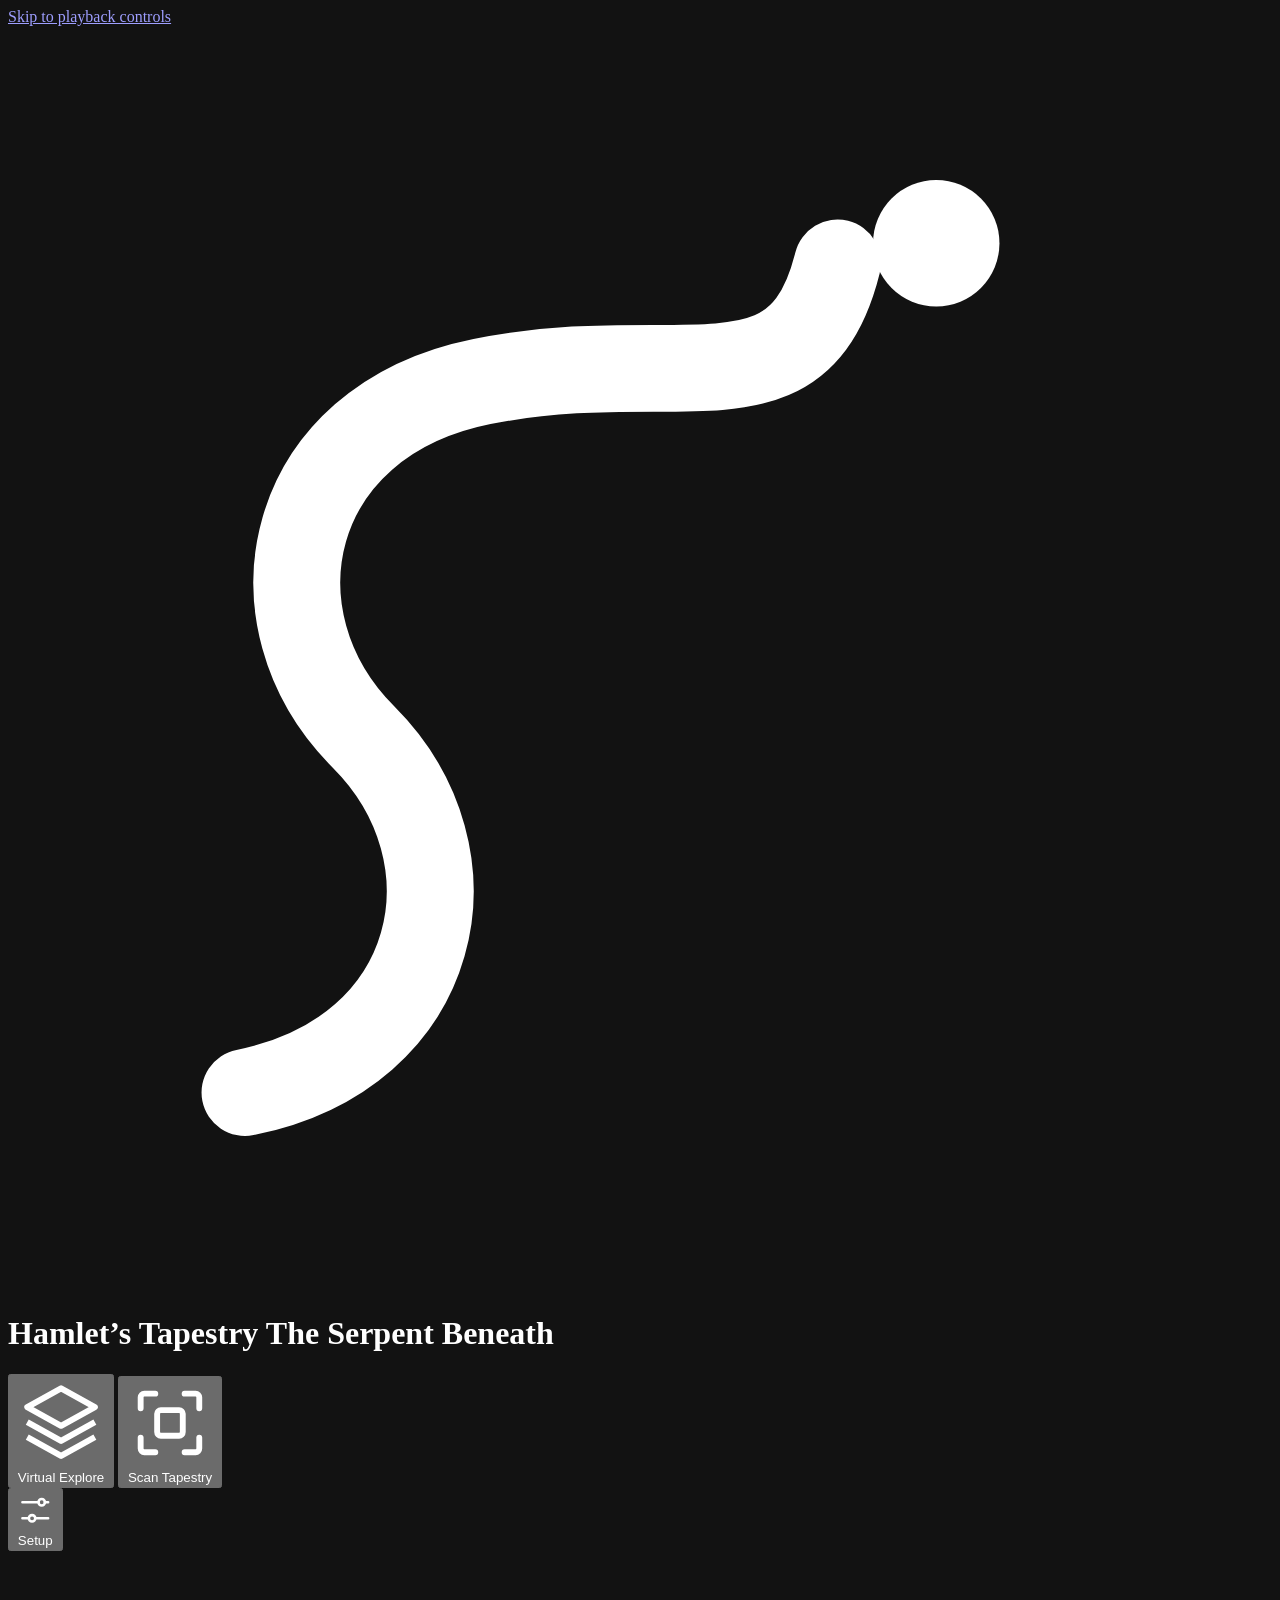
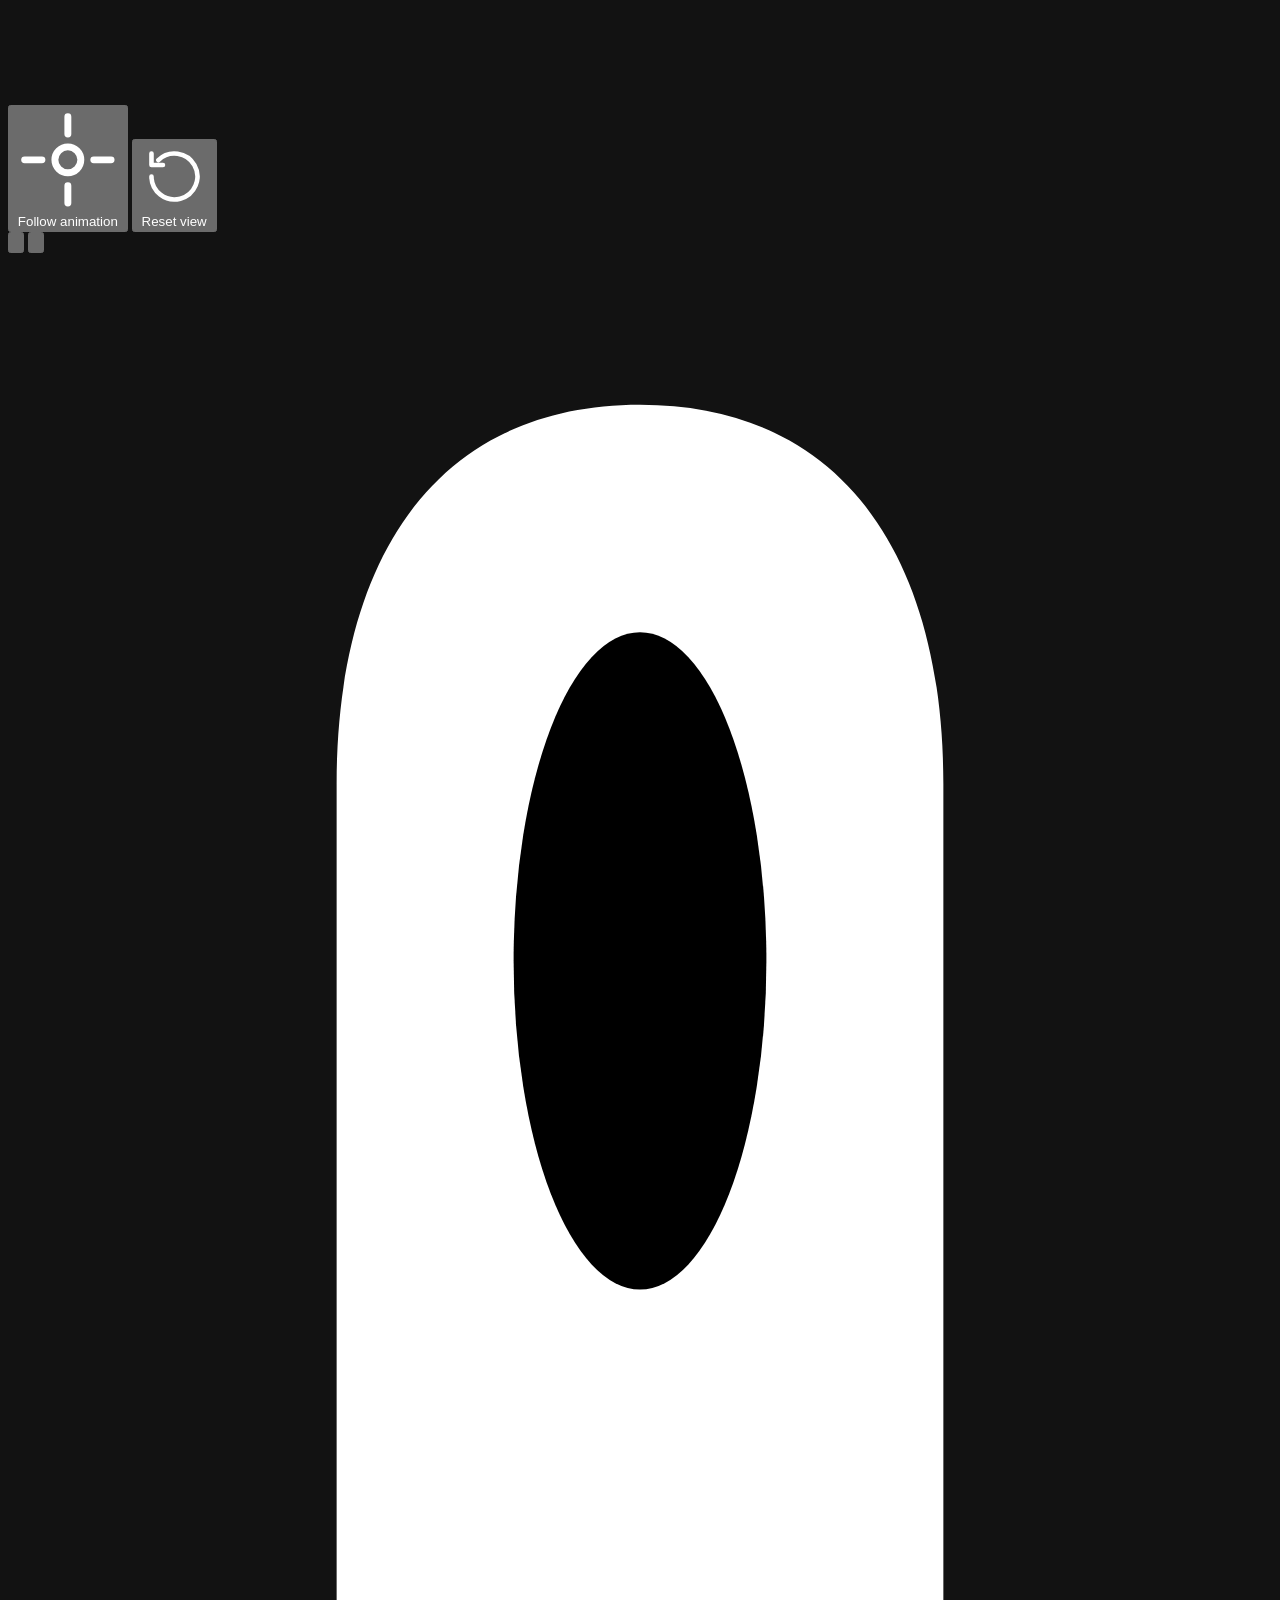
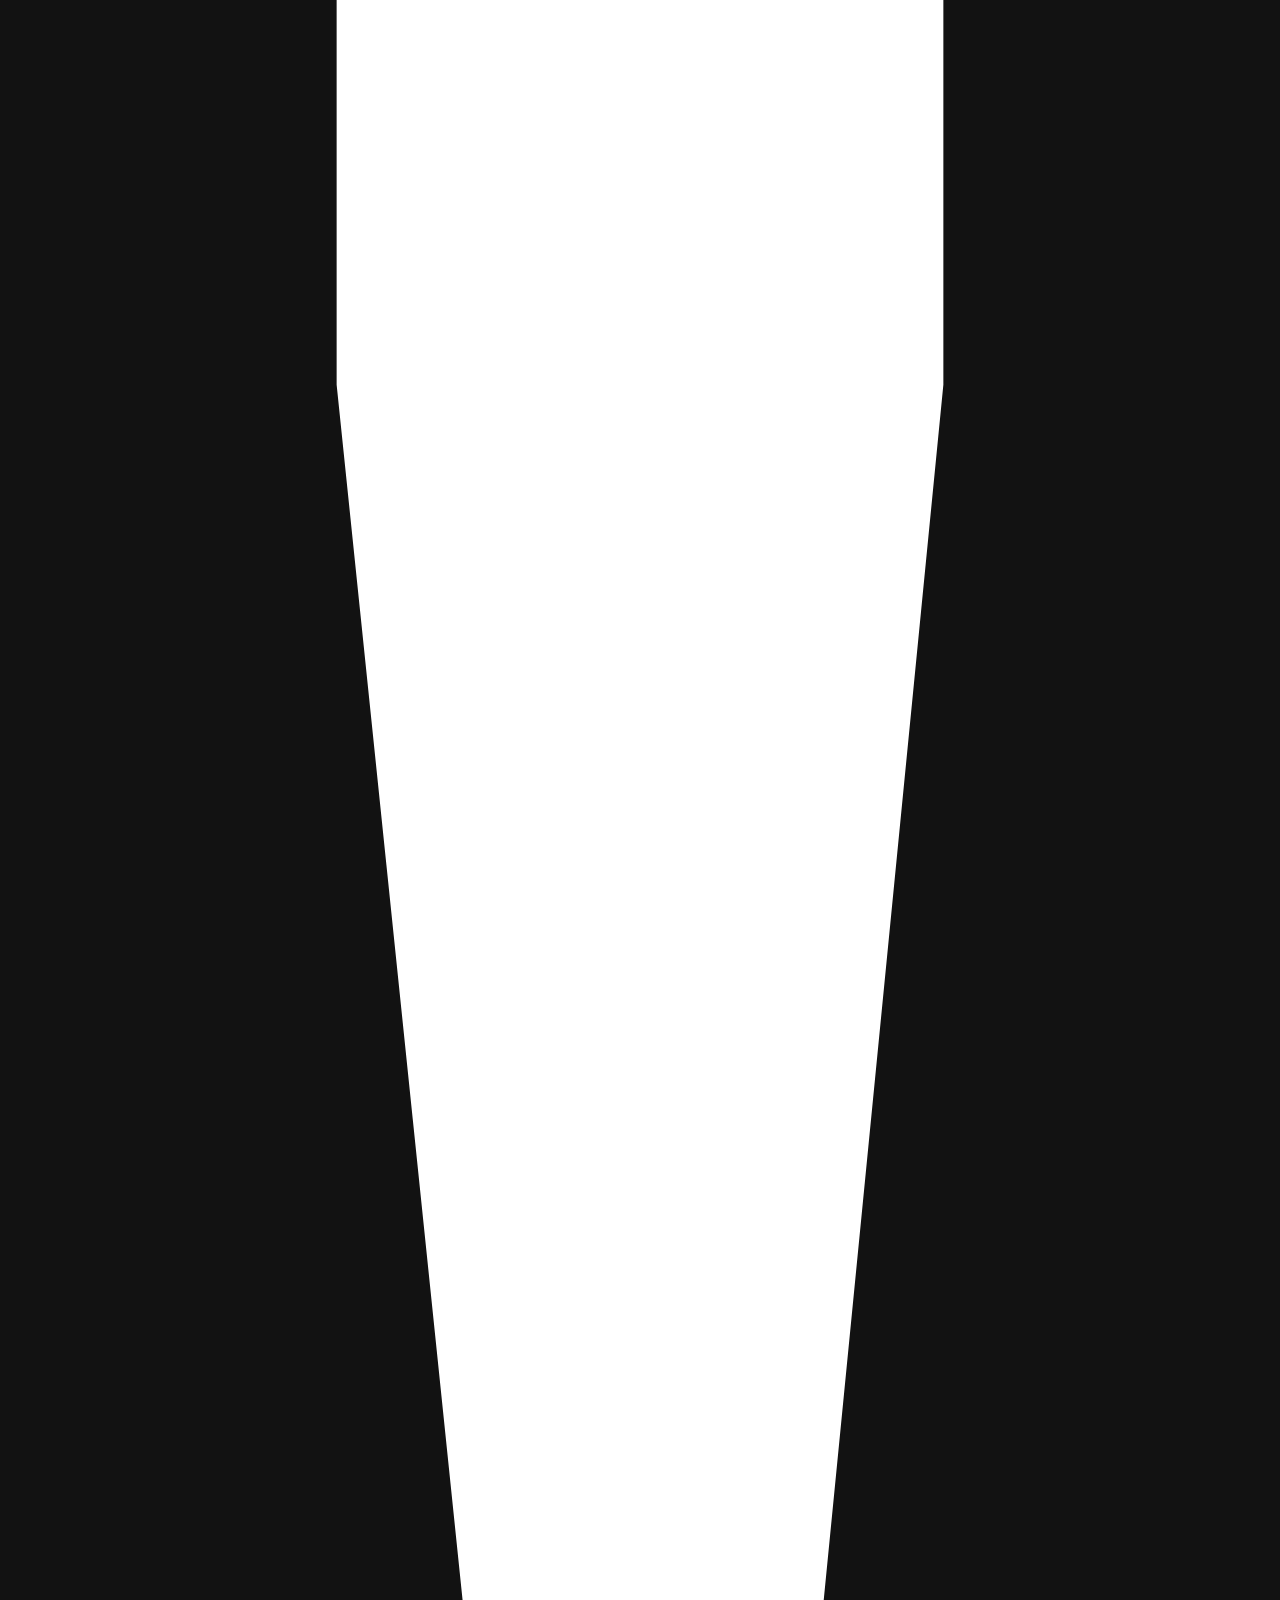
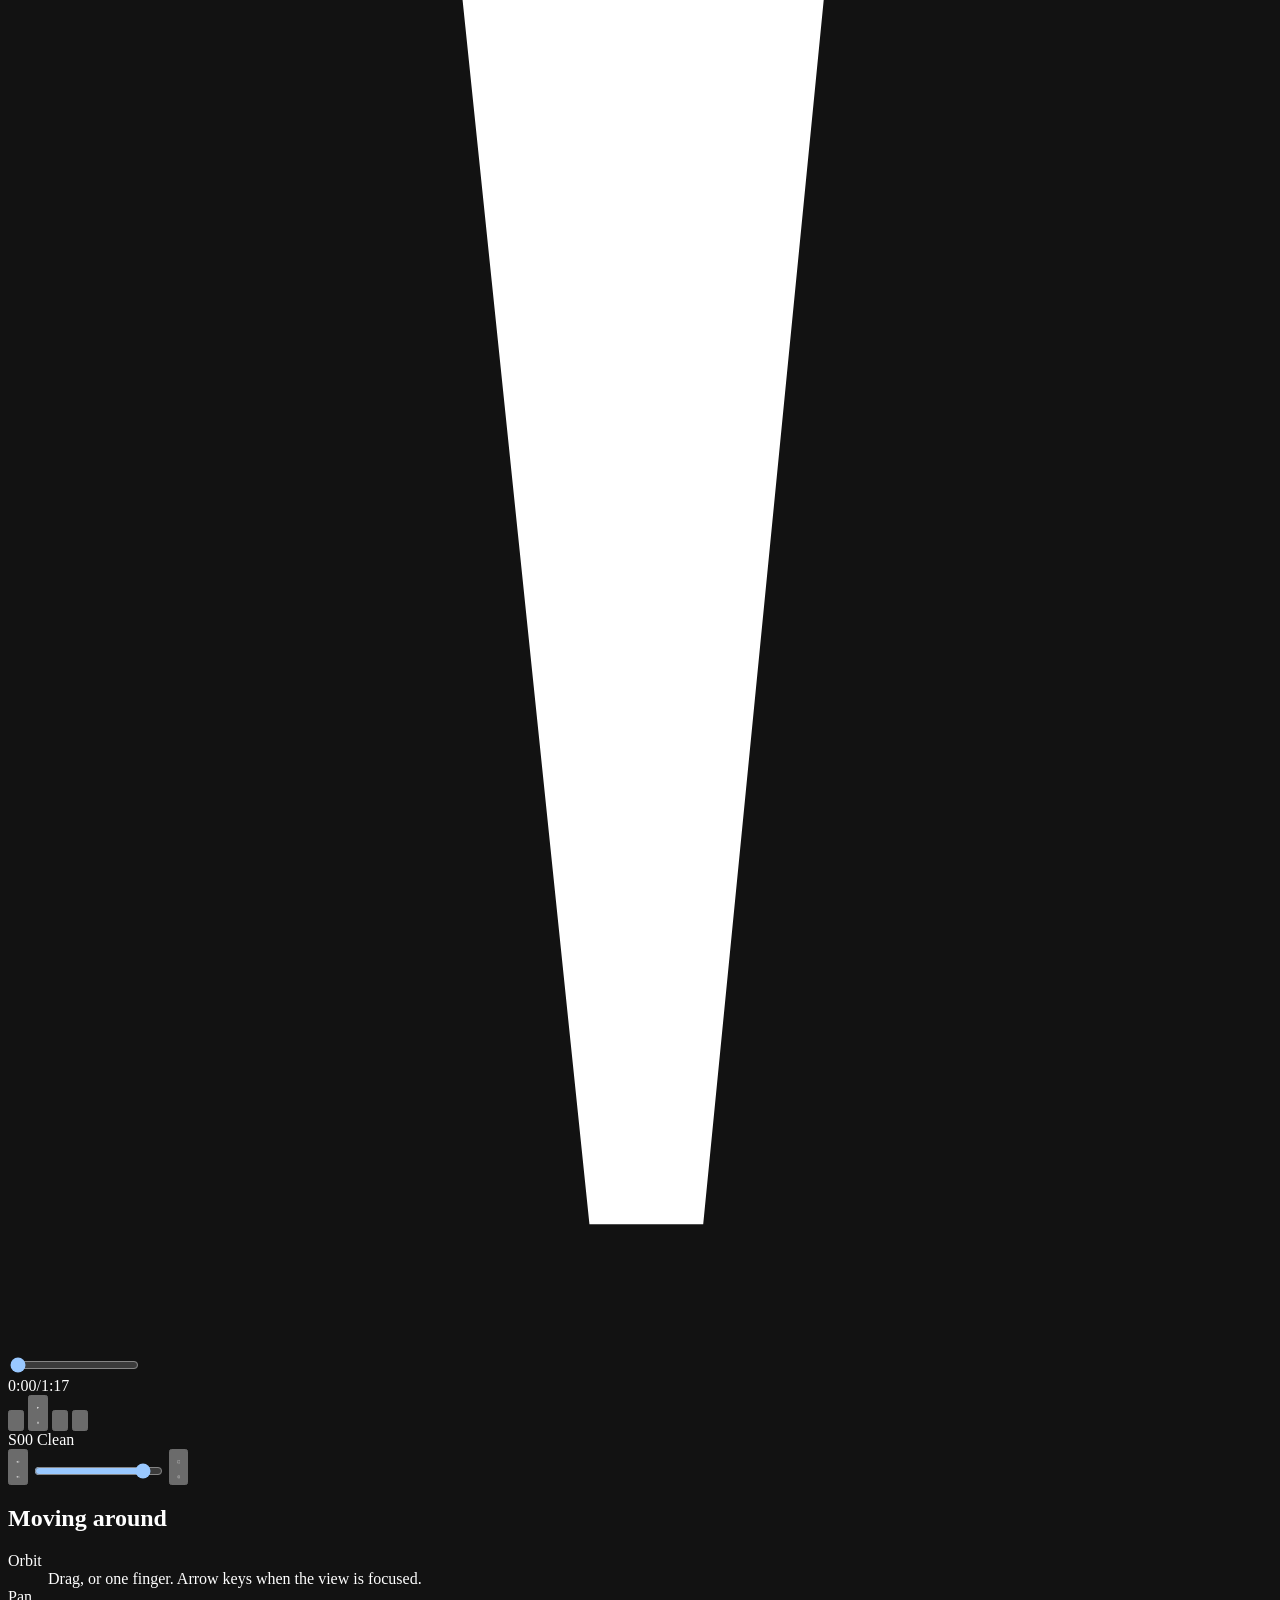
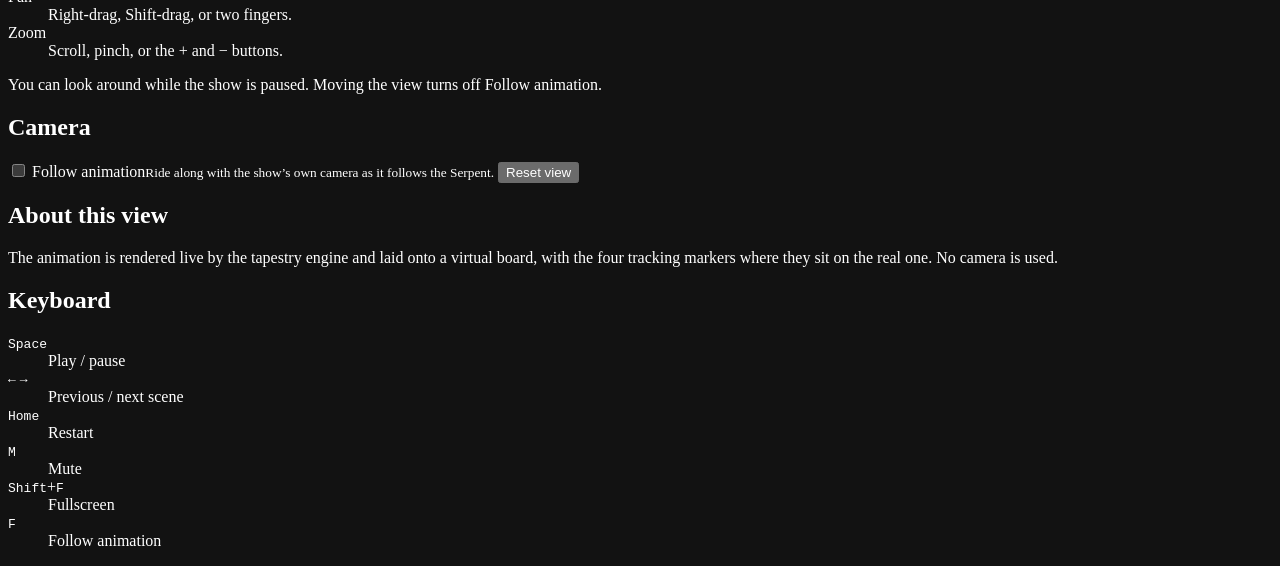
==== web/index.html @ e6e93fda "Static Virtual Explore export for GitHub Pages and Vercel export_static.py renders the board texture" ====
<!doctype html>
<html lang="en">
<head>
  <meta charset="utf-8">
  <meta name="viewport" content="width=device-width, initial-scale=1, viewport-fit=cover">
  <meta name="color-scheme" content="dark">
  <title>Hamlet’s Tapestry</title>
  <link rel="icon" href="/static/favicon.svg" type="image/svg+xml">
  <link rel="stylesheet" href="/static/styles.css">
  <script type="importmap">{"imports": {"three": "/static/vendor/three/three.module.min.js"}}</script>
  <script type="module" src="/static/js/main.js"></script>
</head>
<body>
  <a class="skip" href="#transport">Skip to playback controls</a>

  <header class="masthead">
    <div class="brand">
      <svg class="brand-mark" viewBox="0 0 32 32" aria-hidden="true"><path d="M6 27c5-1 6-6 3-9s-2-8 3-9 8 1 9-3" fill="none" stroke="currentColor" stroke-width="2.2" stroke-linecap="round"/><circle cx="23.5" cy="5.5" r="1.6" fill="currentColor"/></svg>
      <h1>Hamlet’s Tapestry <span class="brand-sub" id="show-title">The Serpent Beneath</span></h1>
    </div>

    <div class="modes" role="tablist" aria-label="Viewing mode">
      <button class="mode-tab" role="tab" id="tab-virtual" data-mode="virtual" aria-selected="true" aria-controls="stage">
        <svg viewBox="0 0 24 24" aria-hidden="true"><path d="M12 3 3 8l9 5 9-5-9-5Zm-9 9 9 5 9-5M3 16l9 5 9-5" fill="none" stroke="currentColor" stroke-width="1.6" stroke-linejoin="round"/></svg>
        Virtual Explore
      </button>
      <button class="mode-tab" role="tab" id="tab-scan" data-mode="scan" aria-selected="false" aria-controls="stage" tabindex="-1">
        <svg viewBox="0 0 24 24" aria-hidden="true"><path d="M4 8V5a1 1 0 0 1 1-1h3M16 4h3a1 1 0 0 1 1 1v3M20 16v3a1 1 0 0 1-1 1h-3M8 20H5a1 1 0 0 1-1-1v-3" fill="none" stroke="currentColor" stroke-width="1.6" stroke-linecap="round"/><rect x="8.5" y="8.5" width="7" height="7" rx="1" fill="none" stroke="currentColor" stroke-width="1.6"/></svg>
        Scan Tapestry
      </button>
    </div>

    <button class="setup-toggle" id="setup-toggle" aria-expanded="true" aria-controls="setup">
      <svg viewBox="0 0 24 24" aria-hidden="true"><path d="M4 7h10M18 7h2M4 17h4M12 17h8" stroke="currentColor" stroke-width="1.6" stroke-linecap="round"/><circle cx="16" cy="7" r="2" fill="none" stroke="currentColor" stroke-width="1.6"/><circle cx="10" cy="17" r="2" fill="none" stroke="currentColor" stroke-width="1.6"/></svg>
      <span>Setup</span>
    </button>
  </header>

  <main class="workspace" id="workspace">
    <section class="stage" id="stage" role="tabpanel" aria-labelledby="tab-virtual">
      <div class="viewport" id="viewport">
        <canvas id="virtual-canvas" class="layer" tabindex="0"
          aria-label="3D view of the tapestry on the desk. Drag to orbit, right-drag or two fingers to pan, scroll or pinch to zoom. Arrow keys orbit, plus and minus zoom."></canvas>
        <canvas id="scan-canvas" class="layer scan-layer" hidden role="img" aria-label="Camera view with the animation aligned to the tapestry"></canvas>

        <div class="view-tools" id="view-tools">
          <button class="chip" id="follow-btn" aria-pressed="false" title="Follow the animation's camera (F)">
            <svg viewBox="0 0 24 24" aria-hidden="true"><circle cx="12" cy="12" r="3" fill="none" stroke="currentColor" stroke-width="1.6"/><path d="M12 2v4M12 18v4M2 12h4M18 12h4" stroke="currentColor" stroke-width="1.6" stroke-linecap="round"/></svg>
            <span>Follow animation</span>
          </button>
          <button class="chip" id="reset-view-btn" title="Reset view (0)">
            <svg viewBox="0 0 24 24" aria-hidden="true"><path d="M4 12a8 8 0 1 0 2.4-5.7M4 4v4h4" fill="none" stroke="currentColor" stroke-width="1.6" stroke-linecap="round" stroke-linejoin="round"/></svg>
            <span>Reset view</span>
          </button>
          <div class="zoom-pair" role="group" aria-label="Zoom">
            <button class="chip icon-only" id="zoom-in-btn" aria-label="Zoom in"><svg viewBox="0 0 24 24" aria-hidden="true"><path d="M12 6v12M6 12h12" stroke="currentColor" stroke-width="1.8" stroke-linecap="round"/></svg></button>
            <button class="chip icon-only" id="zoom-out-btn" aria-label="Zoom out"><svg viewBox="0 0 24 24" aria-hidden="true"><path d="M6 12h12" stroke="currentColor" stroke-width="1.8" stroke-linecap="round"/></svg></button>
          </div>
        </div>

        <div class="status-pill" id="status-pill" role="status" aria-live="polite" hidden>
          <span class="dot" aria-hidden="true"></span><span class="status-text" id="status-text"></span>
          <span class="marker-chips" id="marker-chips" aria-hidden="true"></span>
        </div>

        <div class="notice" id="notice" aria-live="polite" hidden>
          <div class="notice-card" role="group" aria-labelledby="notice-title" aria-describedby="notice-text">
            <p class="notice-kicker" id="notice-kicker"></p>
            <h2 id="notice-title"></h2>
            <p id="notice-text"></p>
            <div class="notice-actions" id="notice-actions"></div>
          </div>
        </div>

        <div class="loading" id="loading" hidden><span class="spinner" aria-hidden="true"></span><span id="loading-text">Loading</span></div>
      </div>

      <div class="transport" id="transport" tabindex="-1">
        <div class="thread" id="thread">
          <div class="thread-track" id="thread-track" aria-hidden="true"></div>
          <div class="needle" id="needle" aria-hidden="true">
            <svg viewBox="0 0 10 34"><path d="M5 1.2c1.6 0 2.4 1.2 2.4 3v9.5L5.5 33 4.6 33 2.6 13.7V4.2c0-1.8.8-3 2.4-3Z" fill="currentColor"/><ellipse cx="5" cy="5.6" rx="1" ry="2.6" fill="var(--lampblack)"/></svg>
          </div>
          <input type="range" id="scrubber" class="scrubber" min="0" max="77" step="0.05" value="0" aria-label="Timeline position">
        </div>

        <div class="transport-row">
          <div class="time" aria-hidden="true"><span id="time-elapsed">0:00</span><span class="time-sep">/</span><span id="time-total">1:17</span></div>

          <div class="deck" role="group" aria-label="Playback">
            <button class="ctl" id="prev-btn" aria-label="Previous scene" title="Previous scene (←)">
              <svg viewBox="0 0 24 24" aria-hidden="true"><path d="M7 5v14M18 6l-9 6 9 6V6Z" fill="currentColor" stroke="currentColor" stroke-width="1.4" stroke-linejoin="round"/></svg>
            </button>
            <button class="ctl play" id="play-btn" aria-label="Play" title="Play / pause (Space)">
              <svg class="i-play" viewBox="0 0 24 24" aria-hidden="true"><path d="M8 5.5v13l11-6.5-11-6.5Z" fill="currentColor"/></svg>
              <svg class="i-pause" viewBox="0 0 24 24" aria-hidden="true"><path d="M7.5 5.5h3v13h-3zM13.5 5.5h3v13h-3z" fill="currentColor"/></svg>
            </button>
            <button class="ctl" id="next-btn" aria-label="Next scene" title="Next scene (→)">
              <svg viewBox="0 0 24 24" aria-hidden="true"><path d="M17 5v14M6 6l9 6-9 6V6Z" fill="currentColor" stroke="currentColor" stroke-width="1.4" stroke-linejoin="round"/></svg>
            </button>
            <button class="ctl" id="restart-btn" aria-label="Restart from the beginning" title="Restart (Home)">
              <svg viewBox="0 0 24 24" aria-hidden="true"><path d="M5 12a7 7 0 1 0 2.1-5M5 3.5V8h4.5" fill="none" stroke="currentColor" stroke-width="1.8" stroke-linecap="round" stroke-linejoin="round"/></svg>
            </button>
          </div>

          <div class="scene" id="scene" aria-live="polite">
            <span class="scene-id" id="scene-id">S00</span>
            <span class="scene-name" id="scene-name">Clean</span>
            <span class="scene-desc" id="scene-desc"></span>
          </div>

          <div class="mixer" role="group" aria-label="Sound">
            <button class="ctl small" id="mute-btn" aria-label="Mute" aria-pressed="false" title="Mute (M)">
              <svg class="i-sound" viewBox="0 0 24 24" aria-hidden="true"><path d="M4 9.5h3.5L12 6v12l-4.5-3.5H4v-5Z" fill="currentColor"/><path d="M15.5 9a4 4 0 0 1 0 6M18 6.5a7.5 7.5 0 0 1 0 11" fill="none" stroke="currentColor" stroke-width="1.6" stroke-linecap="round"/></svg>
              <svg class="i-muted" viewBox="0 0 24 24" aria-hidden="true"><path d="M4 9.5h3.5L12 6v12l-4.5-3.5H4v-5Z" fill="currentColor"/><path d="m16 9.5 5 5m0-5-5 5" stroke="currentColor" stroke-width="1.6" stroke-linecap="round"/></svg>
            </button>
            <input type="range" id="volume" class="volume" min="0" max="1" step="0.01" value="0.9" aria-label="Volume">
            <button class="ctl small" id="fullscreen-btn" aria-label="Enter fullscreen" title="Fullscreen (F11 or Shift+F)">
              <svg class="i-enter" viewBox="0 0 24 24" aria-hidden="true"><path d="M4 9V4h5M15 4h5v5M20 15v5h-5M9 20H4v-5" fill="none" stroke="currentColor" stroke-width="1.7" stroke-linecap="round" stroke-linejoin="round"/></svg>
              <svg class="i-exit" viewBox="0 0 24 24" aria-hidden="true"><path d="M9 4v5H4M20 9h-5V4M15 20v-5h5M4 15h5v5" fill="none" stroke="currentColor" stroke-width="1.7" stroke-linecap="round" stroke-linejoin="round"/></svg>
            </button>
          </div>
        </div>
      </div>
    </section>

    <aside class="setup" id="setup" aria-label="Setup">
      <!-- Virtual Explore -->
      <div class="setup-mode" data-for="virtual">
        <section class="panel">
          <h2 class="panel-title">Moving around</h2>
          <dl class="howto">
            <div><dt>Orbit</dt><dd>Drag, or one finger. Arrow keys when the view is focused.</dd></div>
            <div><dt>Pan</dt><dd>Right-drag, Shift-drag, or two fingers.</dd></div>
            <div><dt>Zoom</dt><dd>Scroll, pinch, or the + and − buttons.</dd></div>
          </dl>
          <p class="hint">You can look around while the show is paused. Moving the view turns off Follow animation.</p>
        </section>
        <section class="panel">
          <h2 class="panel-title">Camera</h2>
          <label class="switch">
            <input type="checkbox" id="follow-switch">
            <span class="switch-ui" aria-hidden="true"></span>
            <span class="switch-label">Follow animation<small>Ride along with the show’s own camera as it follows the Serpent.</small></span>
          </label>
          <button class="btn" id="reset-view-btn-2">Reset view</button>
        </section>
        <section class="panel">
          <h2 class="panel-title">About this view</h2>
          <p class="hint" id="about-view">The animation is rendered live by the tapestry engine and laid onto a virtual board, with the four tracking markers where they sit on the real one. No camera is used.</p>
        </section>
      </div>

      <!-- Scan Tapestry -->
      <div class="setup-mode" data-for="scan" hidden>
        <section class="panel">
          <h2 class="panel-title">Camera</h2>
          <div class="segmented" role="radiogroup" aria-label="Camera source" id="source-picker">
            <label><input type="radio" name="source" value="browser" checked><span>Webcam</span></label>
            <label><input type="radio" name="source" value="phone"><span>Phone</span></label>
            <label><input type="radio" name="source" value="stream"><span>Stream URL</span></label>
          </div>

          <div class="source-pane" data-source="browser">
            <label class="field"><span>Camera</span>
              <select id="device-select"><option value="">Default camera</option></select>
            </label>
            <label class="field"><span>Capture size</span>
              <select id="res-select">
                <option value="1280x720">1280 × 720 (smoother)</option>
                <option value="1920x1080">1920 × 1080 (sharper close-ups)</option>
              </select>
            </label>
            <p class="hint">Phone apps such as Camo, DroidCam, Phone Link or Continuity Camera show up here as webcams.</p>
          </div>

          <div class="source-pane" data-source="phone" hidden>
            <div class="phone-link" id="phone-link">
              <img id="phone-qr" alt="QR code that opens the phone camera page" width="168" height="168">
              <div class="phone-link-text">
                <label class="field" id="phone-addr-field" hidden><span>Network address</span><select id="phone-addr"></select></label>
                <p class="mono small" id="phone-url"></p>
                <button class="btn ghost small" id="copy-phone-url">Copy link</button>
              </div>
            </div>
            <ol class="steps">
              <li>Put the phone on the same Wi-Fi as this computer.</li>
              <li>Scan the code with the phone’s camera and open the link.</li>
              <li>The page warns about its certificate once. Choose <b>Advanced → Proceed</b> (Android) or <b>Show Details → visit this website</b> (iPhone).</li>
              <li>Tap <b>Start camera</b> on the phone and allow access.</li>
            </ol>
            <p class="hint">If Windows asks whether Python may use the network, allow it on private networks.</p>
            <p class="warn" id="phone-error" hidden></p>
          </div>

          <div class="source-pane" data-source="stream" hidden>
            <label class="field"><span>Stream URL or camera number</span>
              <input type="text" id="stream-url" inputmode="url" autocomplete="off" spellcheck="false" placeholder="http://192.168.1.20:8080/video">
            </label>
            <p class="hint">Use the MJPEG or RTSP address from an IP camera app, for example IP Webcam (<span class="mono">http://phone-ip:8080/video</span>) or DroidCam (<span class="mono">http://phone-ip:4747/video</span>). A number such as <span class="mono">0</span> opens that camera through OpenCV, as <span class="mono">app.py --camera</span> does.</p>
          </div>

          <div class="source-actions">
            <button class="btn primary" id="source-start">Start camera</button>
            <button class="btn ghost" id="source-stop" hidden>Stop camera</button>
          </div>
          <p class="source-status" id="source-status" aria-live="polite"></p>
        </section>

        <section class="panel">
          <h2 class="panel-title">View</h2>
          <label class="switch">
            <input type="checkbox" id="cine-switch" checked>
            <span class="switch-ui" aria-hidden="true"></span>
            <span class="switch-label">Follow animation<small>Crop and push in on the Serpent like the projected show. Off shows the whole camera frame.</small></span>
          </label>
          <label class="switch">
            <input type="checkbox" id="overlay-switch">
            <span class="switch-ui" aria-hidden="true"></span>
            <span class="switch-label">Tracking overlay<small>Draw panel outlines, the Serpent’s path and the camera target for setup.</small></span>
          </label>
        </section>

        <section class="panel">
          <h2 class="panel-title">Placing the tapestry</h2>
          <figure class="layout-diagram">
            <svg viewBox="0 0 220 280" role="img" aria-labelledby="diagram-title">
              <title id="diagram-title">Marker 0 at top-left, 1 at top-right, 2 at bottom-right, 3 at bottom-left, each just outside the drawing’s corner.</title>
              <rect x="6" y="6" width="208" height="268" rx="4" class="d-board"/>
              <rect x="52" y="52" width="116" height="176" class="d-paper"/>
              <path d="M66 80h88M66 120h88M66 160h88M66 200h88" class="d-lines"/>
              <g class="d-marker"><rect x="18" y="18" width="30" height="30"/><text x="33" y="38">0</text></g>
              <g class="d-marker"><rect x="172" y="18" width="30" height="30"/><text x="187" y="38">1</text></g>
              <g class="d-marker"><rect x="172" y="232" width="30" height="30"/><text x="187" y="252">2</text></g>
              <g class="d-marker"><rect x="18" y="232" width="30" height="30"/><text x="33" y="252">3</text></g>
            </svg>
          </figure>
          <ul class="tips">
            <li>Print <span class="mono">markers.pdf</span> at 100% / Actual size and check the 100 mm scale bar.</li>
            <li>Place markers 0–3 clockwise from the top-left, upright, inner corners facing the drawing, <span id="gap-mm">8</span> mm beyond its edges.</li>
            <li>Mount the camera above the board, looking down, with the whole board filling about two-thirds of the picture.</li>
            <li>Light the board evenly and avoid glare on the markers. At least <span id="min-markers">3</span> must be visible to lock on.</li>
            <li>The show waits for the first lock. If markers are covered later, the last good position is held.</li>
          </ul>
        </section>
      </div>

      <section class="panel keys">
        <h2 class="panel-title">Keyboard</h2>
        <dl class="keylist">
          <div><dt><kbd>Space</kbd></dt><dd>Play / pause</dd></div>
          <div><dt><kbd>←</kbd> <kbd>→</kbd></dt><dd>Previous / next scene</dd></div>
          <div><dt><kbd>Home</kbd></dt><dd>Restart</dd></div>
          <div><dt><kbd>M</kbd></dt><dd>Mute</dd></div>
          <div><dt><kbd>Shift</kbd>+<kbd>F</kbd></dt><dd>Fullscreen</dd></div>
          <div><dt><kbd>F</kbd></dt><dd>Follow animation</dd></div>
        </dl>
      </section>
    </aside>
  </main>

  <div class="toast" id="toast" role="status" aria-live="polite" hidden></div>
  <noscript><p class="noscript">This page needs JavaScript.</p></noscript>
</body>
</html>
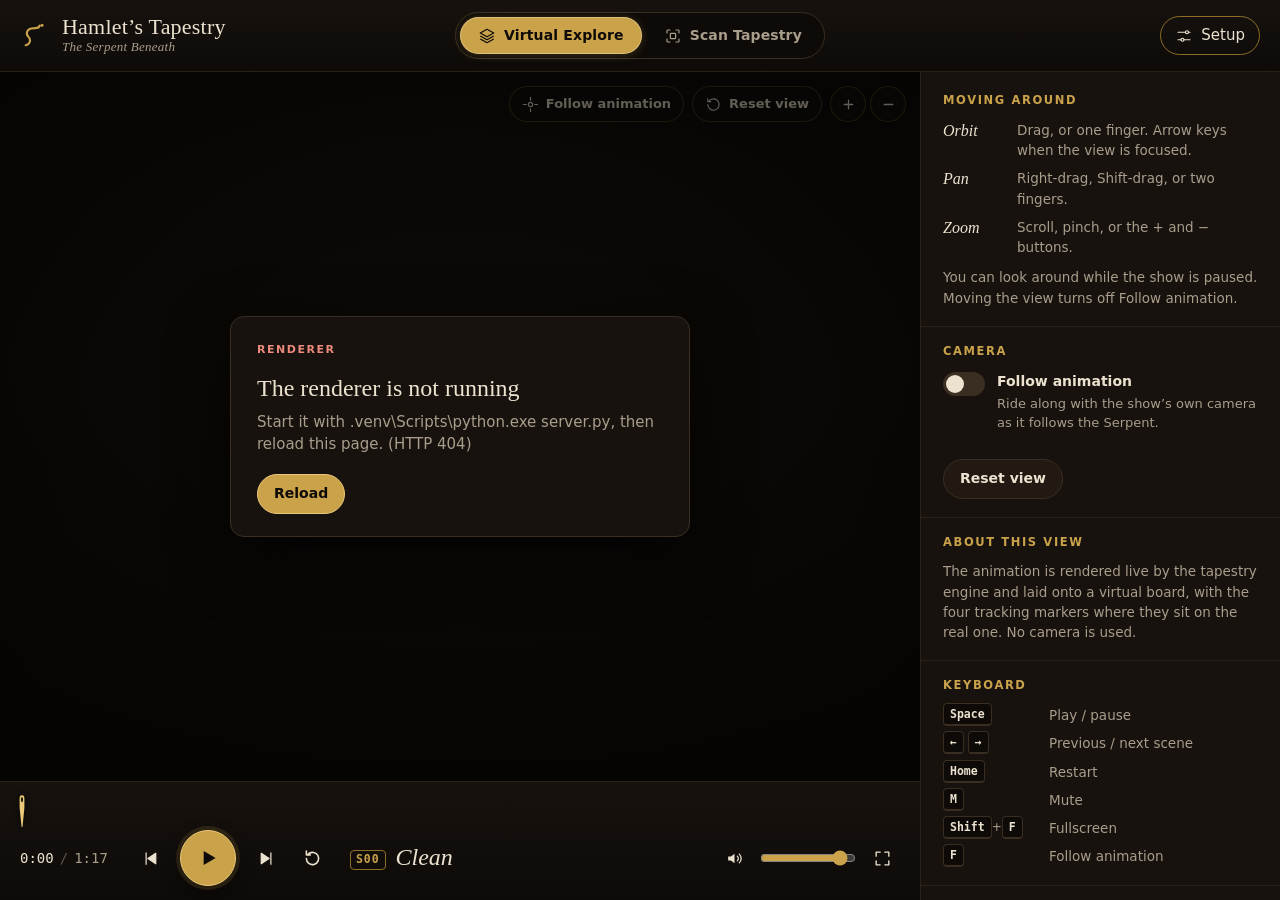
==== commit 6fe9ff8d: "Silent static site and Follow animation on by default - export_static.py leaves the soundtrack out u" ====
--- a/web/index.html
+++ b/web/index.html
@@ -251,7 +251,7 @@
           <div><dt><kbd>Space</kbd></dt><dd>Play / pause</dd></div>
           <div><dt><kbd>←</kbd> <kbd>→</kbd></dt><dd>Previous / next scene</dd></div>
           <div><dt><kbd>Home</kbd></dt><dd>Restart</dd></div>
-          <div><dt><kbd>M</kbd></dt><dd>Mute</dd></div>
+          <div id="key-mute"><dt><kbd>M</kbd></dt><dd>Mute</dd></div>
           <div><dt><kbd>Shift</kbd>+<kbd>F</kbd></dt><dd>Fullscreen</dd></div>
           <div><dt><kbd>F</kbd></dt><dd>Follow animation</dd></div>
         </dl>
--- a/static/styles.css
+++ b/static/styles.css
@@ -0,0 +1,430 @@
+/* Hamlet's Tapestry: a dark stage, couched-gold thread, parchment type. */
+
+:root {
+  --lampblack: #0d0a08;
+  --arras: #17120e;
+  --arras-2: #211912;
+  --rule: #3a2e23;
+  --rule-soft: #2a2119;
+  --parchment: #ece2cf;
+  --iron: #a99d8b;
+  --gold: #c9a24a;
+  --gilt: #ecc978;
+  --gold-deep: #8d6d27;
+  --verdigris: #86bb95;
+  --amber: #e3a64f;
+  --oxblood: #b84a3c;
+  --oxblood-text: #ec8a7b;
+
+  --display: "Palatino Linotype", "Book Antiqua", Palatino, "URW Palladio L", P052, Georgia, serif;
+  --body: "Segoe UI", system-ui, -apple-system, Roboto, "Helvetica Neue", Arial, sans-serif;
+  --mono: "Cascadia Mono", Consolas, ui-monospace, "SF Mono", Menlo, monospace;
+
+  --radius: 10px;
+  --setup-w: 360px;
+  --ease: cubic-bezier(.2, .7, .2, 1);
+  color-scheme: dark;
+}
+
+* { box-sizing: border-box; }
+html, body { margin: 0; height: 100%; }
+body {
+  background: var(--lampblack);
+  color: var(--parchment);
+  font: 15px/1.5 var(--body);
+  -webkit-font-smoothing: antialiased;
+  display: flex;
+  flex-direction: column;
+  min-height: 100dvh;
+  overflow: hidden;
+}
+button, input, select { font: inherit; color: inherit; }
+button { cursor: pointer; }
+svg { display: block; }
+[hidden] { display: none !important; }
+b { color: var(--parchment); font-weight: 600; }
+
+:focus-visible { outline: 2px solid var(--gilt); outline-offset: 2px; border-radius: 6px; }
+
+.skip {
+  position: absolute; left: 12px; top: -48px; z-index: 50;
+  background: var(--gold); color: var(--lampblack); padding: 8px 12px; border-radius: 6px; text-decoration: none; font-weight: 600;
+}
+.skip:focus { top: 12px; }
+
+.mono { font-family: var(--mono); font-size: .92em; }
+.small { font-size: 13px; }
+
+/* ---- masthead ------------------------------------------------------------------------------------- */
+.masthead {
+  display: grid;
+  grid-template-columns: 1fr auto 1fr;
+  align-items: center;
+  gap: 16px;
+  padding: 12px 20px;
+  border-bottom: 1px solid var(--rule-soft);
+  background: linear-gradient(var(--arras), var(--lampblack));
+}
+.brand { display: flex; align-items: center; gap: 12px; min-width: 0; }
+.brand-mark { width: 30px; height: 30px; color: var(--gold); flex: none; }
+.brand h1 {
+  margin: 0; font: 400 22px/1.1 var(--display); letter-spacing: .01em; white-space: nowrap;
+}
+.brand-sub {
+  display: block; font: italic 13px/1.3 var(--display); color: var(--iron); letter-spacing: .02em;
+}
+
+.modes {
+  display: flex; gap: 4px; padding: 4px;
+  background: var(--lampblack); border: 1px solid var(--rule); border-radius: 999px;
+}
+.mode-tab {
+  display: flex; align-items: center; gap: 8px;
+  border: 0; background: transparent; color: var(--iron);
+  padding: 8px 18px; border-radius: 999px; font-weight: 600; font-size: 14px; letter-spacing: .01em;
+  transition: background .2s var(--ease), color .2s var(--ease);
+}
+.mode-tab svg { width: 18px; height: 18px; }
+.mode-tab:hover { color: var(--parchment); }
+.mode-tab[aria-selected="true"] {
+  background: var(--gold); color: var(--lampblack);
+  box-shadow: inset 0 0 0 1px rgba(255, 240, 200, .35), 0 1px 10px rgba(201, 162, 74, .25);
+}
+
+.static .masthead { grid-template-columns: 1fr auto; }
+
+.setup-toggle {
+  justify-self: end; display: flex; align-items: center; gap: 8px;
+  border: 1px solid var(--rule); background: transparent; border-radius: 999px; padding: 7px 14px; color: var(--iron);
+}
+.setup-toggle svg { width: 18px; height: 18px; }
+.setup-toggle:hover, .setup-toggle[aria-expanded="true"] { color: var(--parchment); border-color: var(--gold-deep); }
+
+/* ---- workspace ------------------------------------------------------------------------------------ */
+.workspace {
+  flex: 1; min-height: 0;
+  display: grid; grid-template-columns: minmax(0, 1fr) var(--setup-w);
+}
+.workspace.setup-closed { grid-template-columns: minmax(0, 1fr) 0; }
+.workspace.setup-closed .setup { visibility: hidden; }
+
+.stage { display: flex; flex-direction: column; min-width: 0; min-height: 0; background: var(--lampblack); }
+
+.viewport {
+  position: relative; flex: 1; min-height: 0; overflow: hidden;
+  background: radial-gradient(120% 90% at 50% 40%, #16110c 0%, #070504 70%);
+}
+.layer { position: absolute; inset: 0; width: 100%; height: 100%; display: block; }
+#virtual-canvas { touch-action: none; cursor: grab; }
+#virtual-canvas:active { cursor: grabbing; }
+#virtual-canvas:focus-visible { outline-offset: -3px; }
+.scan-layer { object-fit: contain; background: #000; }
+.viewport::after { /* candlelit vignette */
+  content: ""; position: absolute; inset: 0; pointer-events: none;
+  background: radial-gradient(ellipse at center, transparent 55%, rgba(5, 3, 2, .55) 100%);
+}
+.viewport.scan::after { display: none; }
+
+.view-tools {
+  position: absolute; z-index: 3; top: 14px; right: 14px; display: flex; gap: 8px; flex-wrap: wrap; justify-content: flex-end;
+}
+.zoom-pair { display: flex; gap: 4px; }
+.chip {
+  display: inline-flex; align-items: center; gap: 7px; min-height: 36px;
+  padding: 6px 12px; border-radius: 999px;
+  background: rgba(13, 10, 8, .72); border: 1px solid rgba(201, 162, 74, .28); color: var(--parchment);
+  backdrop-filter: blur(6px); -webkit-backdrop-filter: blur(6px); font-size: 13px; font-weight: 600;
+}
+.chip svg { width: 17px; height: 17px; }
+.chip.icon-only { width: 36px; padding: 0; justify-content: center; }
+.chip:hover { border-color: var(--gold); }
+.chip[aria-pressed="true"] { background: var(--gold); color: var(--lampblack); border-color: var(--gilt); }
+
+.status-pill {
+  position: absolute; z-index: 3; top: 14px; left: 14px; max-width: calc(100% - 28px);
+  display: inline-flex; align-items: center; gap: 9px; padding: 7px 14px 7px 12px;
+  border-radius: 999px; background: rgba(13, 10, 8, .8); border: 1px solid var(--rule);
+  backdrop-filter: blur(6px); -webkit-backdrop-filter: blur(6px); font-size: 13px; font-weight: 600;
+}
+.status-pill .dot { width: 9px; height: 9px; border-radius: 50%; background: var(--iron); flex: none; }
+.status-pill[data-tone="ok"] .dot { background: var(--verdigris); box-shadow: 0 0 10px var(--verdigris); }
+.status-pill[data-tone="warn"] .dot { background: var(--amber); }
+.status-pill[data-tone="bad"] .dot { background: var(--oxblood); }
+.status-pill[data-tone="busy"] .dot { background: var(--gold); animation: pulse 1.1s ease-in-out infinite; }
+.marker-chips { display: inline-flex; gap: 3px; }
+.marker-chips span {
+  width: 18px; height: 18px; display: grid; place-items: center; border-radius: 4px;
+  font: 600 11px/1 var(--mono); border: 1px solid var(--rule); color: var(--iron);
+}
+.marker-chips span.on { background: var(--parchment); color: var(--lampblack); border-color: var(--parchment); }
+
+@keyframes pulse { 50% { opacity: .35; } }
+
+.notice {
+  position: absolute; inset: 0; z-index: 4; display: grid; place-items: center; padding: 20px;
+  background: rgba(7, 5, 4, .6);
+}
+.notice-card {
+  width: min(460px, 100%); padding: 26px 26px 22px; border-radius: 14px;
+  background: var(--arras); border: 1px solid var(--rule); box-shadow: 0 20px 60px rgba(0, 0, 0, .55);
+}
+.notice-kicker {
+  margin: 0 0 6px; font: 600 11px/1.2 var(--body); letter-spacing: .14em; text-transform: uppercase; color: var(--gold);
+}
+.notice-card[data-tone="bad"] .notice-kicker { color: var(--oxblood-text); }
+.notice-card h2 { margin: 0 0 8px; font: 400 24px/1.2 var(--display); }
+.notice-card p { margin: 0 0 18px; color: var(--iron); }
+.notice-actions { display: flex; gap: 10px; flex-wrap: wrap; }
+
+.loading {
+  position: absolute; z-index: 2; inset: 0; display: flex; align-items: center; justify-content: center; gap: 12px;
+  font: italic 17px/1 var(--display); color: var(--iron); pointer-events: none;
+}
+.spinner {
+  width: 22px; height: 22px; border-radius: 50%;
+  border: 2px solid var(--rule); border-top-color: var(--gold); animation: spin 0.9s linear infinite;
+}
+@keyframes spin { to { transform: rotate(360deg); } }
+
+/* ---- transport ------------------------------------------------------------------------------------ */
+.transport {
+  position: relative; z-index: 5;
+  padding: 10px 20px 14px; border-top: 1px solid var(--rule-soft);
+  background: linear-gradient(var(--arras), var(--lampblack));
+}
+.transport:focus { outline: none; }
+
+/* The scrubber is a length of thread: one stitch per scene, couched gold where the show has played. */
+.thread { position: relative; height: 34px; margin: 0 2px 4px; }
+.thread-track { position: absolute; left: 0; right: 0; top: 20px; height: 8px; display: flex; gap: 2px; }
+.stitch {
+  position: relative; height: 100%; border-radius: 2px; background: var(--rule); overflow: visible;
+  background-image: repeating-linear-gradient(115deg, rgba(255, 255, 255, .05) 0 2px, transparent 2px 5px);
+}
+.stitch.current { background-color: #4c3d2c; }
+.stitch-gold {
+  position: absolute; left: 0; top: 0; bottom: 0; width: 0; border-radius: 2px;
+  background: repeating-linear-gradient(115deg, #f0d184 0 2.5px, #b98f3c 2.5px 5px);
+  box-shadow: 0 0 8px rgba(201, 162, 74, .3);
+}
+.zone {
+  position: absolute; bottom: 12px; left: 0; display: flex; align-items: center; gap: 5px; pointer-events: none;
+  font: italic 12px/1 var(--display); color: var(--iron); white-space: nowrap; letter-spacing: .03em;
+}
+.zone::before { content: ""; width: 1px; height: 11px; background: var(--gold-deep); transform: translateY(5px); }
+.needle {
+  position: absolute; top: 2px; left: 0; width: 10px; height: 34px; margin-left: -5px;
+  color: var(--gilt); pointer-events: none; filter: drop-shadow(0 1px 3px rgba(0, 0, 0, .7));
+  transition: transform .12s var(--ease);
+}
+.needle svg { width: 10px; height: 34px; }
+.scrubber {
+  position: absolute; inset: 0; width: 100%; height: 100%; margin: 0; opacity: 0; cursor: pointer; touch-action: none;
+}
+.thread:has(.scrubber:focus-visible) { outline: 2px solid var(--gilt); outline-offset: 4px; border-radius: 6px; }
+.thread:hover .needle, .thread.dragging .needle { transform: scale(1.12); }
+
+.transport-row {
+  display: grid; grid-template-columns: auto auto minmax(0, 1fr) auto; align-items: center; gap: 18px;
+}
+.time { font: 500 14px/1 var(--mono); color: var(--iron); font-variant-numeric: tabular-nums; min-width: 92px; }
+.time #time-elapsed { color: var(--parchment); }
+.time-sep { margin: 0 6px; opacity: .5; }
+
+.deck { display: flex; align-items: center; gap: 6px; }
+.ctl {
+  width: 40px; height: 40px; display: grid; place-items: center; border-radius: 50%;
+  border: 1px solid transparent; background: transparent; color: var(--parchment);
+  transition: background .15s, border-color .15s, color .15s;
+}
+.ctl svg { width: 21px; height: 21px; }
+.ctl:hover { background: var(--arras-2); border-color: var(--rule); }
+.ctl.small { width: 36px; height: 36px; }
+.ctl.small svg { width: 19px; height: 19px; }
+.ctl.play {
+  width: 56px; height: 56px; margin: 0 4px;
+  background: var(--gold); color: var(--lampblack); border-color: var(--gilt);
+  box-shadow: 0 0 0 4px rgba(201, 162, 74, .14), 0 6px 18px rgba(0, 0, 0, .45);
+}
+.ctl.play svg { width: 26px; height: 26px; }
+.ctl.play:hover { background: var(--gilt); }
+.ctl.play .i-pause, .ctl.play.playing .i-play { display: none; }
+.ctl.play.playing .i-pause { display: block; }
+.ctl.play.waiting { animation: wait-ring 1.6s ease-in-out infinite; }
+@keyframes wait-ring { 50% { box-shadow: 0 0 0 9px rgba(201, 162, 74, .05), 0 6px 18px rgba(0, 0, 0, .45); } }
+.ctl[disabled] { opacity: .4; cursor: default; }
+
+.scene { min-width: 0; display: flex; align-items: baseline; gap: 10px; overflow: hidden; }
+.scene-id {
+  font: 600 11.5px/1 var(--mono); letter-spacing: .08em; color: var(--gold);
+  border: 1px solid var(--gold-deep); border-radius: 4px; padding: 3px 5px; flex: none; transform: translateY(-2px);
+}
+.scene-name { font: italic 24px/1.1 var(--display); white-space: nowrap; }
+.scene-desc { color: var(--iron); font-size: 13.5px; white-space: nowrap; overflow: hidden; text-overflow: ellipsis; min-width: 0; }
+
+.mixer { display: flex; align-items: center; gap: 6px; }
+.ctl .i-muted, .ctl[aria-pressed="true"] .i-sound, .ctl .i-exit { display: none; }
+.ctl[aria-pressed="true"] .i-muted { display: block; }
+.is-fullscreen .ctl .i-exit { display: block; }
+.is-fullscreen .ctl .i-enter { display: none; }
+
+.volume { width: 96px; accent-color: var(--gold); height: 24px; }
+input[type="range"].volume { cursor: pointer; }
+
+/* ---- setup panel ---------------------------------------------------------------------------------- */
+.setup {
+  min-width: 0; overflow-y: auto; border-left: 1px solid var(--rule-soft); background: var(--arras);
+  padding: 4px 0 24px; scrollbar-color: var(--rule) transparent;
+}
+.panel { padding: 18px 22px; border-bottom: 1px solid var(--rule-soft); }
+.panel-title {
+  margin: 0 0 12px; font: 600 11.5px/1.2 var(--body); letter-spacing: .14em; text-transform: uppercase; color: var(--gold);
+}
+.hint { margin: 10px 0 0; color: var(--iron); font-size: 13.5px; }
+.warn { margin: 10px 0 0; color: var(--oxblood-text); font-size: 13.5px; }
+
+.howto, .keylist { margin: 0; display: grid; gap: 8px; }
+.howto div, .keylist div { display: grid; grid-template-columns: 64px 1fr; gap: 10px; }
+.keylist div { grid-template-columns: 96px 1fr; }
+.howto dt { font: italic 16px/1.35 var(--display); color: var(--parchment); }
+.howto dd, .keylist dd { margin: 0; color: var(--iron); font-size: 13.5px; }
+.keylist dt { color: var(--iron); font-size: 12px; }
+kbd {
+  font: 600 11.5px/1 var(--mono); padding: 3px 6px; border-radius: 4px;
+  border: 1px solid var(--rule); border-bottom-width: 2px; background: var(--lampblack); color: var(--parchment);
+}
+
+.btn {
+  display: inline-flex; align-items: center; justify-content: center; gap: 8px; min-height: 40px;
+  padding: 8px 16px; border-radius: 999px; border: 1px solid var(--rule); background: var(--arras-2);
+  font-weight: 600; font-size: 14px; color: var(--parchment);
+}
+.btn:hover { border-color: var(--gold-deep); }
+.btn.primary { background: var(--gold); color: var(--lampblack); border-color: var(--gilt); }
+.btn.primary:hover { background: var(--gilt); }
+.btn.ghost { background: transparent; }
+.btn.small { min-height: 32px; padding: 4px 12px; font-size: 13px; }
+.btn[disabled] { opacity: .5; cursor: default; }
+.panel .btn + .btn { margin-left: 6px; }
+.panel > .btn { margin-top: 14px; }
+
+.switch { display: grid; grid-template-columns: 42px 1fr; gap: 12px; align-items: start; cursor: pointer; margin: 0 0 12px; }
+.switch input { position: absolute; opacity: 0; width: 1px; height: 1px; }
+.switch-ui {
+  position: relative; width: 42px; height: 24px; border-radius: 999px; background: var(--rule); margin-top: 1px;
+  transition: background .2s var(--ease);
+}
+.switch-ui::after {
+  content: ""; position: absolute; left: 3px; top: 3px; width: 18px; height: 18px; border-radius: 50%;
+  background: var(--parchment); transition: transform .2s var(--ease);
+}
+.switch input:checked + .switch-ui { background: var(--gold); }
+.switch input:checked + .switch-ui::after { transform: translateX(18px); background: var(--lampblack); }
+.switch input:focus-visible + .switch-ui { outline: 2px solid var(--gilt); outline-offset: 2px; }
+.switch-label { font-weight: 600; font-size: 14px; }
+.switch-label small { display: block; font-weight: 400; color: var(--iron); font-size: 13px; margin-top: 2px; }
+
+.segmented {
+  display: grid; grid-template-columns: repeat(3, 1fr); padding: 3px; gap: 3px;
+  border: 1px solid var(--rule); border-radius: 10px; background: var(--lampblack); margin-bottom: 14px;
+}
+.segmented label { position: relative; }
+.segmented input { position: absolute; opacity: 0; inset: 0; margin: 0; cursor: pointer; }
+.segmented span {
+  display: block; text-align: center; padding: 7px 4px; border-radius: 7px; font-size: 13px; font-weight: 600; color: var(--iron);
+}
+.segmented input:checked + span { background: var(--arras-2); color: var(--parchment); box-shadow: inset 0 0 0 1px var(--gold-deep); }
+.segmented input:focus-visible + span { outline: 2px solid var(--gilt); outline-offset: 1px; }
+
+.field { display: grid; gap: 5px; margin: 0 0 12px; }
+.field > span { font-size: 12.5px; color: var(--iron); font-weight: 600; }
+.field select, .field input {
+  width: 100%; min-height: 40px; padding: 8px 10px; border-radius: 8px;
+  background: var(--lampblack); border: 1px solid var(--rule); color: var(--parchment);
+}
+.field select:focus-visible, .field input:focus-visible { border-color: var(--gold); }
+
+.source-actions { display: flex; gap: 8px; margin-top: 14px; flex-wrap: wrap; }
+.source-status { margin: 10px 0 0; font-size: 13.5px; color: var(--iron); min-height: 1.5em; overflow-wrap: anywhere; }
+.source-status[data-tone="ok"] { color: var(--verdigris); }
+.source-status[data-tone="warn"] { color: var(--amber); }
+.source-status[data-tone="bad"] { color: var(--oxblood-text); }
+
+.phone-link { display: grid; grid-template-columns: 168px 1fr; gap: 14px; align-items: start; margin-bottom: 8px; }
+.phone-link img { width: 168px; height: 168px; border-radius: 8px; background: #fff; image-rendering: pixelated; }
+.phone-link-text p { margin: 0 0 8px; word-break: break-all; color: var(--parchment); }
+.steps { margin: 12px 0 0; padding-left: 20px; color: var(--iron); font-size: 13.5px; display: grid; gap: 6px; }
+.tips { margin: 14px 0 0; padding-left: 18px; color: var(--iron); font-size: 13.5px; display: grid; gap: 7px; }
+
+.layout-diagram { margin: 0; display: grid; place-items: center; }
+.layout-diagram svg { width: 100%; max-width: 200px; height: auto; }
+.d-board { fill: #e2dccf; }
+.d-paper { fill: #f4ecd9; stroke: #b49a62; stroke-width: 1; }
+.d-lines { stroke: #c9b78f; stroke-width: 1; stroke-dasharray: 3 3; }
+.d-marker rect { fill: #111; }
+.d-marker text { fill: #fff; font: 600 14px var(--mono); text-anchor: middle; }
+
+.toast {
+  position: fixed; z-index: 60; left: 50%; bottom: 26px; transform: translateX(-50%);
+  padding: 10px 16px; border-radius: 999px; background: var(--parchment); color: var(--lampblack);
+  font-weight: 600; font-size: 14px; box-shadow: 0 10px 30px rgba(0, 0, 0, .5); max-width: calc(100% - 32px);
+}
+.noscript { padding: 24px; }
+
+/* ---- fullscreen: the show fills the screen, controls float and fade --------------------------------- */
+.stage:fullscreen { width: 100vw; height: 100vh; }
+.is-fullscreen .viewport { flex: 1; }
+.is-fullscreen .transport {
+  position: absolute; left: 0; right: 0; bottom: 0; border-top: 0;
+  background: linear-gradient(transparent, rgba(7, 5, 4, .92) 45%);
+  padding-top: 40px; transition: opacity .35s var(--ease), transform .35s var(--ease);
+}
+.is-fullscreen.idle .transport { opacity: 0; transform: translateY(12px); pointer-events: none; }
+.is-fullscreen.idle .view-tools, .is-fullscreen.idle .status-pill[data-tone="ok"] { opacity: 0; }
+.is-fullscreen.idle { cursor: none; }
+.view-tools, .status-pill { transition: opacity .35s var(--ease); }
+
+.pseudo-fs body { overflow: hidden; }
+.pseudo-fs .stage { position: fixed; inset: 0; z-index: 40; }
+
+/* ---- smaller screens ------------------------------------------------------------------------------ */
+@media (max-width: 1100px) {
+  :root { --setup-w: 320px; }
+  .scene-desc { display: none; }
+}
+
+@media (max-width: 860px) {
+  body { overflow: auto; }
+  .masthead { grid-template-columns: 1fr auto; padding: 10px 14px; gap: 10px; }
+  .modes { grid-column: 1 / -1; grid-row: 2; justify-self: stretch; }
+  .mode-tab { flex: 1; justify-content: center; padding: 9px 10px; }
+  .setup-toggle { grid-column: 2; grid-row: 1; }
+  .brand h1 { font-size: 19px; }
+  .workspace, .workspace.setup-closed { display: block; }
+  .stage { min-height: 0; }
+  .viewport { flex: none; height: min(64dvh, 720px); min-height: 320px; }
+  .transport { padding: 8px 14px 12px; }
+  .transport-row { grid-template-columns: auto 1fr auto; grid-template-areas: "deck deck deck" "time scene mixer"; gap: 8px 12px; }
+  .deck { grid-area: deck; justify-content: center; }
+  .time { grid-area: time; min-width: 0; font-size: 13px; }
+  .scene { grid-area: scene; justify-content: center; }
+  .mixer { grid-area: mixer; }
+  .scene-name { font-size: 20px; }
+  .volume { width: 72px; }
+  .zone { font-size: 11px; }
+  .setup { border-left: 0; border-top: 1px solid var(--rule-soft); overflow: visible; }
+  .workspace.setup-closed .setup { display: none; }
+  .view-tools .chip span { display: none; }
+  .view-tools .chip { width: 40px; height: 40px; padding: 0; justify-content: center; }
+  .phone-link { grid-template-columns: 1fr; justify-items: start; }
+}
+
+@media (max-width: 420px) {
+  .brand-sub { display: none; }
+  .volume { display: none; }
+  .ctl.play { width: 52px; height: 52px; }
+}
+
+@media (prefers-reduced-motion: reduce) {
+  *, *::before, *::after { animation-duration: .001ms !important; animation-iteration-count: 1 !important; transition-duration: .001ms !important; }
+}
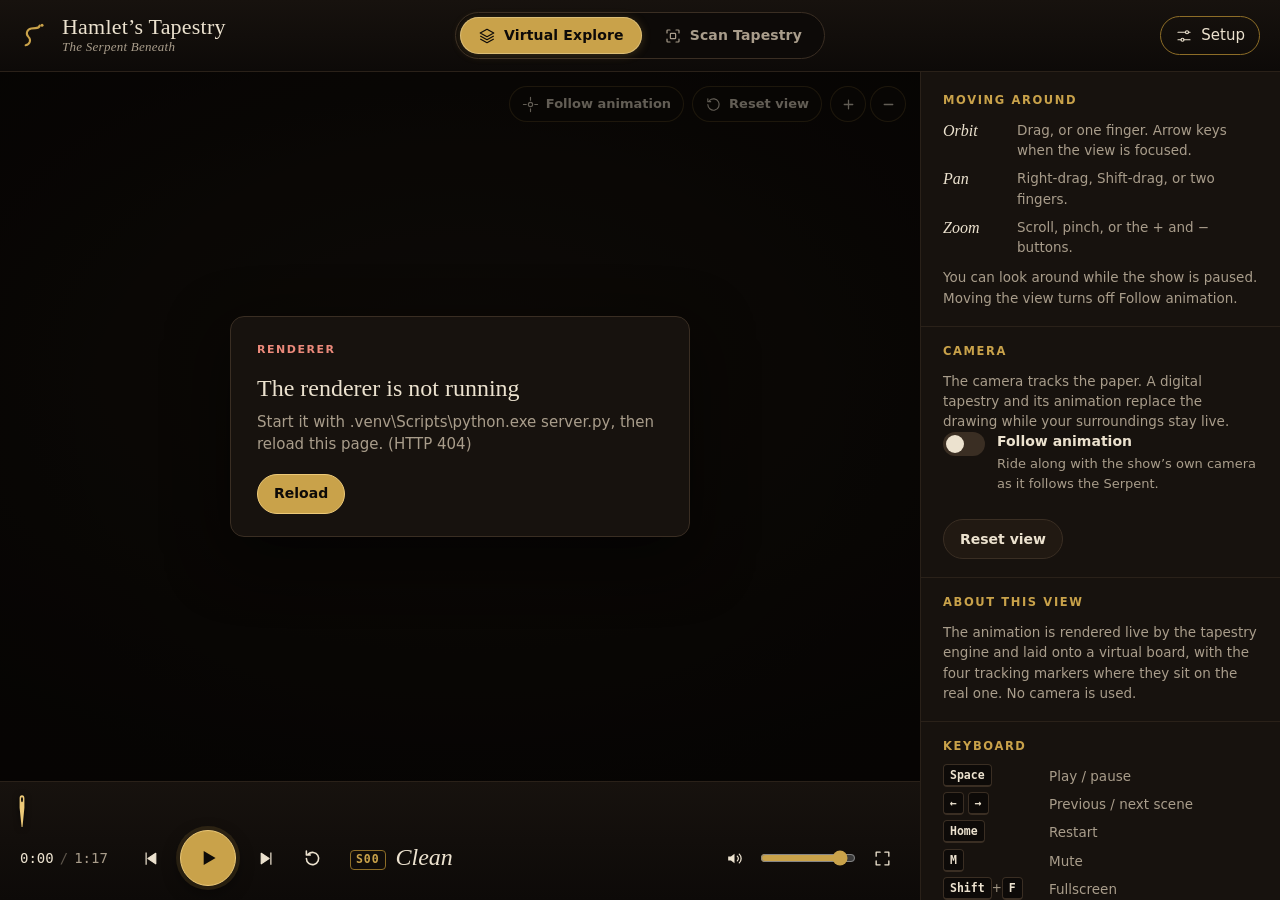
==== commit 54c8a462: "gh pages backend mode" ====
--- a/web/index.html
+++ b/web/index.html
@@ -138,6 +138,7 @@
         </section>
         <section class="panel">
           <h2 class="panel-title">Camera</h2>
+          <p class="hint">The camera tracks the paper. A digital tapestry and its animation replace the drawing while your surroundings stay live.</p>
           <label class="switch">
             <input type="checkbox" id="follow-switch">
             <span class="switch-ui" aria-hidden="true"></span>
@@ -210,7 +211,7 @@
         <section class="panel">
           <h2 class="panel-title">View</h2>
           <label class="switch">
-            <input type="checkbox" id="cine-switch" checked>
+            <input type="checkbox" id="cine-switch">
             <span class="switch-ui" aria-hidden="true"></span>
             <span class="switch-label">Follow animation<small>Crop and push in on the Serpent like the projected show. Off shows the whole camera frame.</small></span>
           </label>
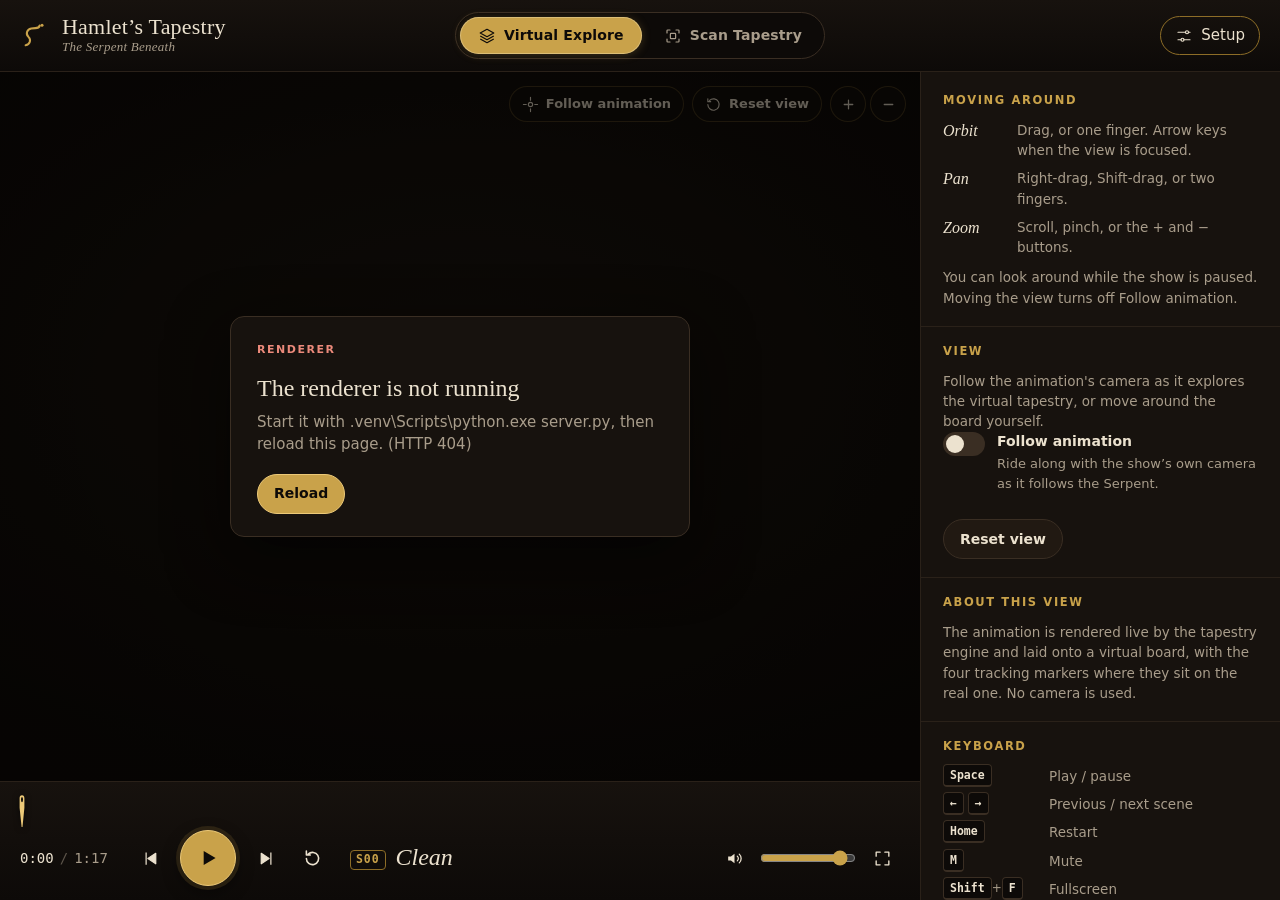
==== commit 5028e658: "fixed bugs, optimized playback" ====
--- a/web/index.html
+++ b/web/index.html
@@ -137,8 +137,8 @@
           <p class="hint">You can look around while the show is paused. Moving the view turns off Follow animation.</p>
         </section>
         <section class="panel">
-          <h2 class="panel-title">Camera</h2>
-          <p class="hint">The camera tracks the paper. A digital tapestry and its animation replace the drawing while your surroundings stay live.</p>
+          <h2 class="panel-title">View</h2>
+          <p class="hint">Follow the animation's camera as it explores the virtual tapestry, or move around the board yourself.</p>
           <label class="switch">
             <input type="checkbox" id="follow-switch">
             <span class="switch-ui" aria-hidden="true"></span>
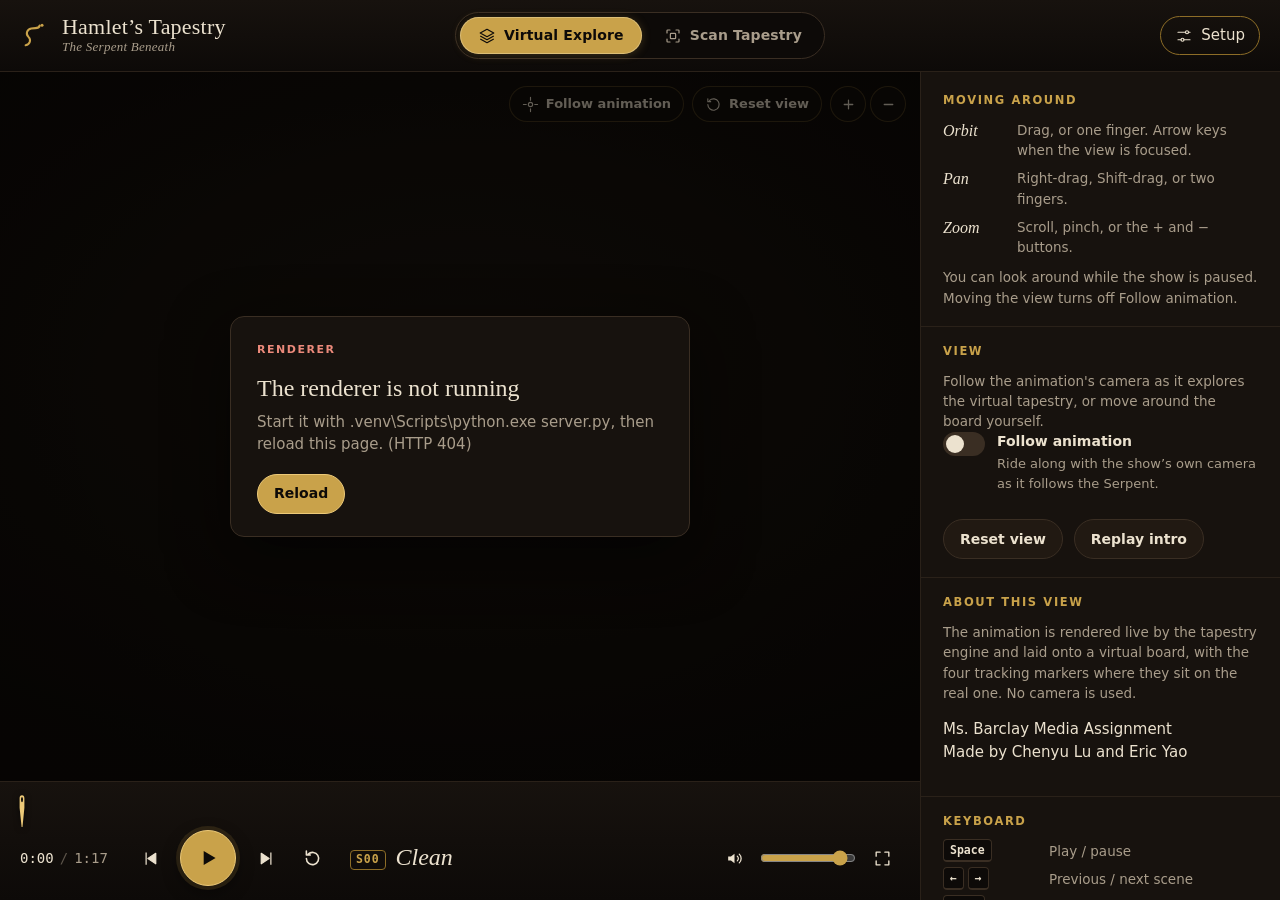
==== commit cc8c91b7: "Opening walk-up and title card for Virtual Explore" ====
--- a/web/index.html
+++ b/web/index.html
@@ -43,6 +43,24 @@
           aria-label="3D view of the tapestry on the desk. Drag to orbit, right-drag or two fingers to pan, scroll or pinch to zoom. Arrow keys orbit, plus and minus zoom."></canvas>
         <canvas id="scan-canvas" class="layer scan-layer" hidden role="img" aria-label="Camera view with the animation aligned to the tapestry"></canvas>
 
+        <div class="intro" id="intro" hidden>
+          <div class="intro-veil" aria-hidden="true"></div>
+          <div class="intro-scrim" aria-hidden="true"></div>
+          <div class="intro-bar top" aria-hidden="true"></div>
+          <div class="intro-bar bottom" aria-hidden="true"></div>
+          <div class="intro-card" role="group" aria-label="Title">
+            <h2 class="intro-name">Hamlet’s Tapestry</h2>
+            <p class="intro-sub" id="intro-sub">The Serpent Beneath</p>
+            <span class="intro-rule" aria-hidden="true"></span>
+            <p class="intro-course">Ms. Barclay Media Assignment</p>
+            <p class="intro-credit">Made by Chenyu Lu and Eric Yao</p>
+          </div>
+          <button class="chip intro-skip" id="intro-skip" title="Skip the opening (Esc)">
+            <svg viewBox="0 0 24 24" aria-hidden="true"><path d="M5 6v12l8-6-8-6ZM13 6v12l8-6-8-6Z" fill="currentColor"/></svg>
+            <span>Skip intro</span>
+          </button>
+        </div>
+
         <div class="view-tools" id="view-tools">
           <button class="chip" id="follow-btn" aria-pressed="false" title="Follow the animation's camera (F)">
             <svg viewBox="0 0 24 24" aria-hidden="true"><circle cx="12" cy="12" r="3" fill="none" stroke="currentColor" stroke-width="1.6"/><path d="M12 2v4M12 18v4M2 12h4M18 12h4" stroke="currentColor" stroke-width="1.6" stroke-linecap="round"/></svg>
@@ -145,10 +163,12 @@
             <span class="switch-label">Follow animation<small>Ride along with the show’s own camera as it follows the Serpent.</small></span>
           </label>
           <button class="btn" id="reset-view-btn-2">Reset view</button>
+          <button class="btn" id="replay-intro-btn">Replay intro</button>
         </section>
         <section class="panel">
           <h2 class="panel-title">About this view</h2>
           <p class="hint" id="about-view">The animation is rendered live by the tapestry engine and laid onto a virtual board, with the four tracking markers where they sit on the real one. No camera is used.</p>
+          <p class="credit">Ms. Barclay Media Assignment<br>Made by Chenyu Lu and Eric Yao</p>
         </section>
       </div>
 
@@ -255,6 +275,7 @@
           <div id="key-mute"><dt><kbd>M</kbd></dt><dd>Mute</dd></div>
           <div><dt><kbd>Shift</kbd>+<kbd>F</kbd></dt><dd>Fullscreen</dd></div>
           <div><dt><kbd>F</kbd></dt><dd>Follow animation</dd></div>
+          <div><dt><kbd>Esc</kbd></dt><dd>Skip the intro</dd></div>
         </dl>
       </section>
     </aside>
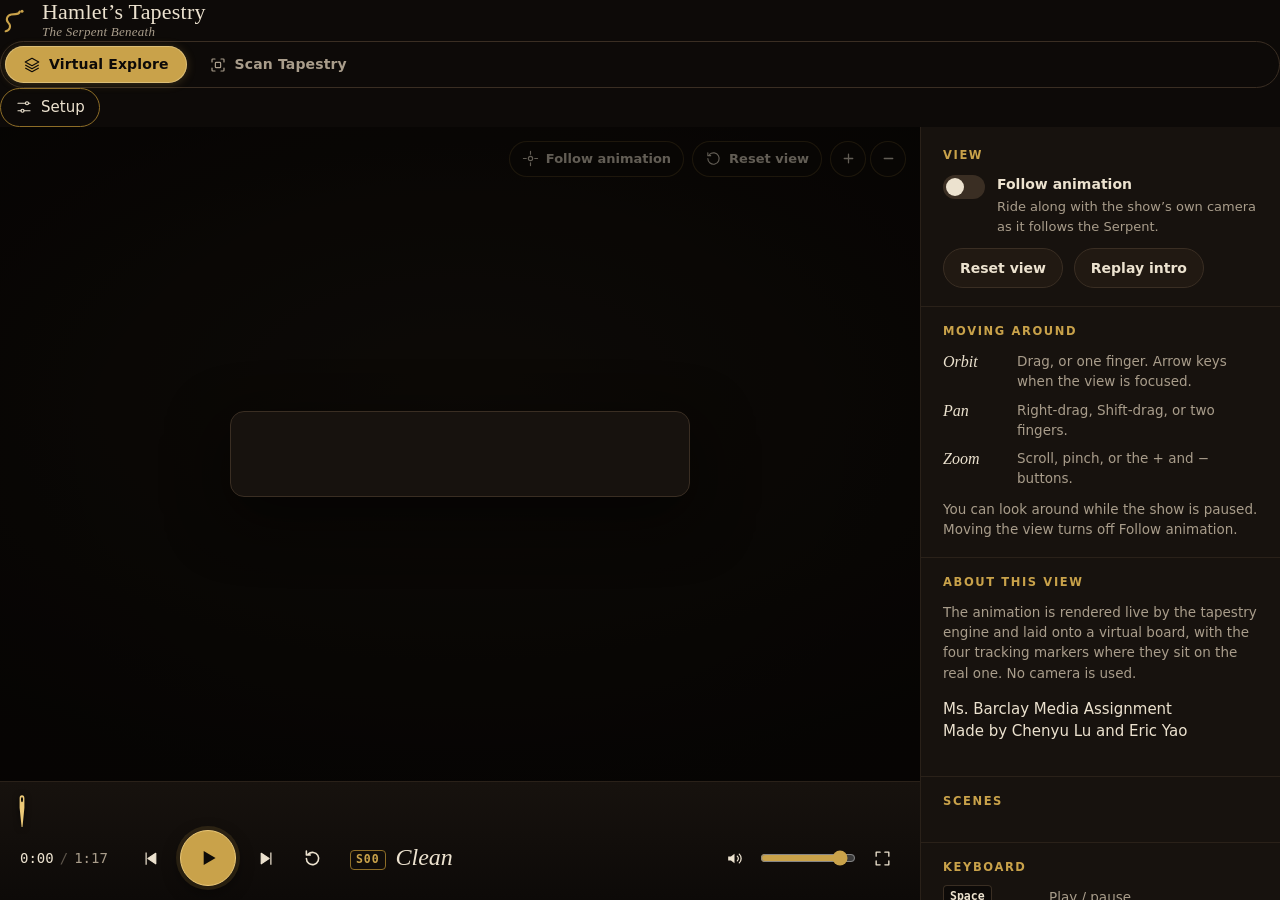
==== commit 2dc39119: "Redesign the viewer and phone page interface The page now sits in the 3D room's own darkness with fl" ====
--- a/web/index.html
+++ b/web/index.html
@@ -6,6 +6,9 @@
   <meta name="color-scheme" content="dark">
   <title>Hamlet’s Tapestry</title>
   <link rel="icon" href="/static/favicon.svg" type="image/svg+xml">
+  <link rel="preconnect" href="https://fonts.googleapis.com">
+  <link rel="preconnect" href="https://fonts.gstatic.com" crossorigin>
+  <link rel="stylesheet" href="https://fonts.googleapis.com/css2?family=EB+Garamond:ital@0;1&family=Inter:wght@400;500;600&display=swap">
   <link rel="stylesheet" href="/static/styles.css">
   <script type="importmap">{"imports": {"three": "/static/vendor/three/three.module.min.js"}}</script>
   <script type="module" src="/static/js/main.js"></script>
@@ -13,7 +16,7 @@
 <body>
   <a class="skip" href="#transport">Skip to playback controls</a>
 
-  <header class="masthead">
+  <header class="topbar">
     <div class="brand">
       <svg class="brand-mark" viewBox="0 0 32 32" aria-hidden="true"><path d="M6 27c5-1 6-6 3-9s-2-8 3-9 8 1 9-3" fill="none" stroke="currentColor" stroke-width="2.2" stroke-linecap="round"/><circle cx="23.5" cy="5.5" r="1.6" fill="currentColor"/></svg>
       <h1>Hamlet’s Tapestry <span class="brand-sub" id="show-title">The Serpent Beneath</span></h1>
@@ -30,10 +33,12 @@
       </button>
     </div>
 
-    <button class="setup-toggle" id="setup-toggle" aria-expanded="true" aria-controls="setup">
-      <svg viewBox="0 0 24 24" aria-hidden="true"><path d="M4 7h10M18 7h2M4 17h4M12 17h8" stroke="currentColor" stroke-width="1.6" stroke-linecap="round"/><circle cx="16" cy="7" r="2" fill="none" stroke="currentColor" stroke-width="1.6"/><circle cx="10" cy="17" r="2" fill="none" stroke="currentColor" stroke-width="1.6"/></svg>
-      <span>Setup</span>
-    </button>
+    <div class="topbar-end">
+      <button class="setup-toggle" id="setup-toggle" aria-expanded="true" aria-controls="setup">
+        <svg viewBox="0 0 24 24" aria-hidden="true"><path d="M4 7h10M18 7h2M4 17h4M12 17h8" stroke="currentColor" stroke-width="1.6" stroke-linecap="round"/><circle cx="16" cy="7" r="2" fill="none" stroke="currentColor" stroke-width="1.6"/><circle cx="10" cy="17" r="2" fill="none" stroke="currentColor" stroke-width="1.6"/></svg>
+        <span>Setup</span>
+      </button>
+    </div>
   </header>
 
   <main class="workspace" id="workspace">
@@ -51,9 +56,12 @@
           <div class="intro-card" role="group" aria-label="Title">
             <h2 class="intro-name">Hamlet’s Tapestry</h2>
             <p class="intro-sub" id="intro-sub">The Serpent Beneath</p>
-            <span class="intro-rule" aria-hidden="true"></span>
             <p class="intro-course">Ms. Barclay Media Assignment</p>
             <p class="intro-credit">Made by Chenyu Lu and Eric Yao</p>
+            <button class="btn primary intro-continue" id="intro-continue">
+              Continue
+              <svg viewBox="0 0 24 24" aria-hidden="true"><path d="m9 6 6 6-6 6" fill="none" stroke="currentColor" stroke-width="2" stroke-linecap="round" stroke-linejoin="round"/></svg>
+            </button>
           </div>
           <button class="chip intro-skip" id="intro-skip" title="Skip the opening (Esc)">
             <svg viewBox="0 0 24 24" aria-hidden="true"><path d="M5 6v12l8-6-8-6ZM13 6v12l8-6-8-6Z" fill="currentColor"/></svg>
@@ -83,10 +91,12 @@
 
         <div class="notice" id="notice" aria-live="polite" hidden>
           <div class="notice-card" role="group" aria-labelledby="notice-title" aria-describedby="notice-text">
-            <p class="notice-kicker" id="notice-kicker"></p>
             <h2 id="notice-title"></h2>
             <p id="notice-text"></p>
-            <div class="notice-actions" id="notice-actions"></div>
+            <div class="notice-foot">
+              <div class="notice-actions" id="notice-actions"></div>
+              <p class="notice-source" id="notice-source"></p>
+            </div>
           </div>
         </div>
 
@@ -97,7 +107,7 @@
         <div class="thread" id="thread">
           <div class="thread-track" id="thread-track" aria-hidden="true"></div>
           <div class="needle" id="needle" aria-hidden="true">
-            <svg viewBox="0 0 10 34"><path d="M5 1.2c1.6 0 2.4 1.2 2.4 3v9.5L5.5 33 4.6 33 2.6 13.7V4.2c0-1.8.8-3 2.4-3Z" fill="currentColor"/><ellipse cx="5" cy="5.6" rx="1" ry="2.6" fill="var(--lampblack)"/></svg>
+            <svg viewBox="0 0 10 34"><path d="M5 1.2c1.6 0 2.4 1.2 2.4 3v9.5L5.5 33 4.6 33 2.6 13.7V4.2c0-1.8.8-3 2.4-3Z" fill="currentColor"/><ellipse cx="5" cy="5.6" rx="1" ry="2.6" fill="var(--ground)"/></svg>
           </div>
           <input type="range" id="scrubber" class="scrubber" min="0" max="77" step="0.05" value="0" aria-label="Timeline position">
         </div>
@@ -145,7 +155,19 @@
     <aside class="setup" id="setup" aria-label="Setup">
       <!-- Virtual Explore -->
       <div class="setup-mode" data-for="virtual">
-        <section class="panel">
+        <section class="panel order-1">
+          <h2 class="panel-title">View</h2>
+          <label class="switch">
+            <input type="checkbox" id="follow-switch">
+            <span class="switch-ui" aria-hidden="true"></span>
+            <span class="switch-label">Follow animation<small>Ride along with the show’s own camera as it follows the Serpent.</small></span>
+          </label>
+          <div class="btn-row">
+            <button class="btn" id="reset-view-btn-2">Reset view</button>
+            <button class="btn" id="replay-intro-btn">Replay intro</button>
+          </div>
+        </section>
+        <section class="panel order-3">
           <h2 class="panel-title">Moving around</h2>
           <dl class="howto">
             <div><dt>Orbit</dt><dd>Drag, or one finger. Arrow keys when the view is focused.</dd></div>
@@ -154,18 +176,7 @@
           </dl>
           <p class="hint">You can look around while the show is paused. Moving the view turns off Follow animation.</p>
         </section>
-        <section class="panel">
-          <h2 class="panel-title">View</h2>
-          <p class="hint">Follow the animation's camera as it explores the virtual tapestry, or move around the board yourself.</p>
-          <label class="switch">
-            <input type="checkbox" id="follow-switch">
-            <span class="switch-ui" aria-hidden="true"></span>
-            <span class="switch-label">Follow animation<small>Ride along with the show’s own camera as it follows the Serpent.</small></span>
-          </label>
-          <button class="btn" id="reset-view-btn-2">Reset view</button>
-          <button class="btn" id="replay-intro-btn">Replay intro</button>
-        </section>
-        <section class="panel">
+        <section class="panel order-4">
           <h2 class="panel-title">About this view</h2>
           <p class="hint" id="about-view">The animation is rendered live by the tapestry engine and laid onto a virtual board, with the four tracking markers where they sit on the real one. No camera is used.</p>
           <p class="credit">Ms. Barclay Media Assignment<br>Made by Chenyu Lu and Eric Yao</p>
@@ -174,7 +185,7 @@
 
       <!-- Scan Tapestry -->
       <div class="setup-mode" data-for="scan" hidden>
-        <section class="panel">
+        <section class="panel order-1">
           <h2 class="panel-title">Camera</h2>
           <div class="segmented" role="radiogroup" aria-label="Camera source" id="source-picker">
             <label><input type="radio" name="source" value="browser" checked><span>Webcam</span></label>
@@ -200,8 +211,8 @@
               <img id="phone-qr" alt="QR code that opens the phone camera page" width="168" height="168">
               <div class="phone-link-text">
                 <label class="field" id="phone-addr-field" hidden><span>Network address</span><select id="phone-addr"></select></label>
-                <p class="mono small" id="phone-url"></p>
-                <button class="btn ghost small" id="copy-phone-url">Copy link</button>
+                <code class="phone-url" id="phone-url"></code>
+                <button class="btn small" id="copy-phone-url">Copy link</button>
               </div>
             </div>
             <ol class="steps">
@@ -218,17 +229,17 @@
             <label class="field"><span>Stream URL or camera number</span>
               <input type="text" id="stream-url" inputmode="url" autocomplete="off" spellcheck="false" placeholder="http://192.168.1.20:8080/video">
             </label>
-            <p class="hint">Use the MJPEG or RTSP address from an IP camera app, for example IP Webcam (<span class="mono">http://phone-ip:8080/video</span>) or DroidCam (<span class="mono">http://phone-ip:4747/video</span>). A number such as <span class="mono">0</span> opens that camera through OpenCV, as <span class="mono">app.py --camera</span> does.</p>
+            <p class="hint">Use the MJPEG or RTSP address from an IP camera app, for example IP Webcam (<code>http://phone-ip:8080/video</code>) or DroidCam (<code>http://phone-ip:4747/video</code>). A number such as <code>0</code> opens that camera through OpenCV, as <code>app.py --camera</code> does.</p>
           </div>
 
           <div class="source-actions">
             <button class="btn primary" id="source-start">Start camera</button>
-            <button class="btn ghost" id="source-stop" hidden>Stop camera</button>
+            <button class="btn" id="source-stop" hidden>Stop camera</button>
           </div>
           <p class="source-status" id="source-status" aria-live="polite"></p>
         </section>
 
-        <section class="panel">
+        <section class="panel order-2">
           <h2 class="panel-title">View</h2>
           <label class="switch">
             <input type="checkbox" id="cine-switch">
@@ -242,38 +253,48 @@
           </label>
         </section>
 
-        <section class="panel">
+        <section class="panel order-4">
           <h2 class="panel-title">Placing the tapestry</h2>
-          <figure class="layout-diagram">
-            <svg viewBox="0 0 220 280" role="img" aria-labelledby="diagram-title">
-              <title id="diagram-title">Marker 0 at top-left, 1 at top-right, 2 at bottom-right, 3 at bottom-left, each just outside the drawing’s corner.</title>
-              <rect x="6" y="6" width="208" height="268" rx="4" class="d-board"/>
-              <rect x="52" y="52" width="116" height="176" class="d-paper"/>
-              <path d="M66 80h88M66 120h88M66 160h88M66 200h88" class="d-lines"/>
-              <g class="d-marker"><rect x="18" y="18" width="30" height="30"/><text x="33" y="38">0</text></g>
-              <g class="d-marker"><rect x="172" y="18" width="30" height="30"/><text x="187" y="38">1</text></g>
-              <g class="d-marker"><rect x="172" y="232" width="30" height="30"/><text x="187" y="252">2</text></g>
-              <g class="d-marker"><rect x="18" y="232" width="30" height="30"/><text x="33" y="252">3</text></g>
-            </svg>
-          </figure>
-          <ul class="tips">
-            <li>Print <span class="mono">markers.pdf</span> at 100% / Actual size and check the 100 mm scale bar.</li>
-            <li>Place markers 0–3 clockwise from the top-left, upright, inner corners facing the drawing, <span id="gap-mm">8</span> mm beyond its edges.</li>
-            <li>Mount the camera above the board, looking down, with the whole board filling about two-thirds of the picture.</li>
-            <li>Light the board evenly and avoid glare on the markers. At least <span id="min-markers">3</span> must be visible to lock on.</li>
-            <li>The show waits for the first lock. If markers are covered later, the last good position is held.</li>
-          </ul>
+          <div class="placing">
+            <figure class="layout-diagram">
+              <svg viewBox="0 0 220 280" role="img" aria-labelledby="diagram-title">
+                <title id="diagram-title">Marker 0 at top-left, 1 at top-right, 2 at bottom-right, 3 at bottom-left, each just outside the drawing’s corner.</title>
+                <rect x="6" y="6" width="208" height="268" rx="4" class="d-board"/>
+                <rect x="52" y="52" width="116" height="176" class="d-paper"/>
+                <path d="M66 80h88M66 120h88M66 160h88M66 200h88" class="d-lines"/>
+                <g class="d-marker"><rect x="18" y="18" width="30" height="30"/><text x="33" y="38">0</text></g>
+                <g class="d-marker"><rect x="172" y="18" width="30" height="30"/><text x="187" y="38">1</text></g>
+                <g class="d-marker"><rect x="172" y="232" width="30" height="30"/><text x="187" y="252">2</text></g>
+                <g class="d-marker"><rect x="18" y="232" width="30" height="30"/><text x="33" y="252">3</text></g>
+              </svg>
+            </figure>
+            <ul class="tips">
+              <li>Print <code>markers.pdf</code> at 100% / Actual size and check the 100 mm scale bar.</li>
+              <li>Place markers 0–3 clockwise from the top-left, upright, inner corners facing the drawing, <span id="gap-mm">8</span> mm beyond its edges.</li>
+              <li>Mount the camera above the board, looking down, with the whole board filling about two-thirds of the picture.</li>
+              <li>Light the board evenly and avoid glare on the markers. At least <span id="min-markers">3</span> must be visible to lock on.</li>
+              <li>The show waits for the first lock. If markers are covered later, the last good position is held.</li>
+            </ul>
+          </div>
         </section>
       </div>
 
-      <section class="panel keys">
+      <section class="panel order-2 scenes-panel">
+        <div class="panel-head">
+          <h2 class="panel-title">Scenes</h2>
+          <p class="panel-meta" id="scenes-meta"></p>
+        </div>
+        <ol class="scene-list" id="scene-list"></ol>
+      </section>
+
+      <section class="panel order-5 keys">
         <h2 class="panel-title">Keyboard</h2>
         <dl class="keylist">
           <div><dt><kbd>Space</kbd></dt><dd>Play / pause</dd></div>
           <div><dt><kbd>←</kbd> <kbd>→</kbd></dt><dd>Previous / next scene</dd></div>
           <div><dt><kbd>Home</kbd></dt><dd>Restart</dd></div>
           <div id="key-mute"><dt><kbd>M</kbd></dt><dd>Mute</dd></div>
-          <div><dt><kbd>Shift</kbd>+<kbd>F</kbd></dt><dd>Fullscreen</dd></div>
+          <div><dt><kbd>Shift</kbd> <kbd>F</kbd></dt><dd>Fullscreen</dd></div>
           <div><dt><kbd>F</kbd></dt><dd>Follow animation</dd></div>
           <div><dt><kbd>Esc</kbd></dt><dd>Skip the intro</dd></div>
         </dl>
